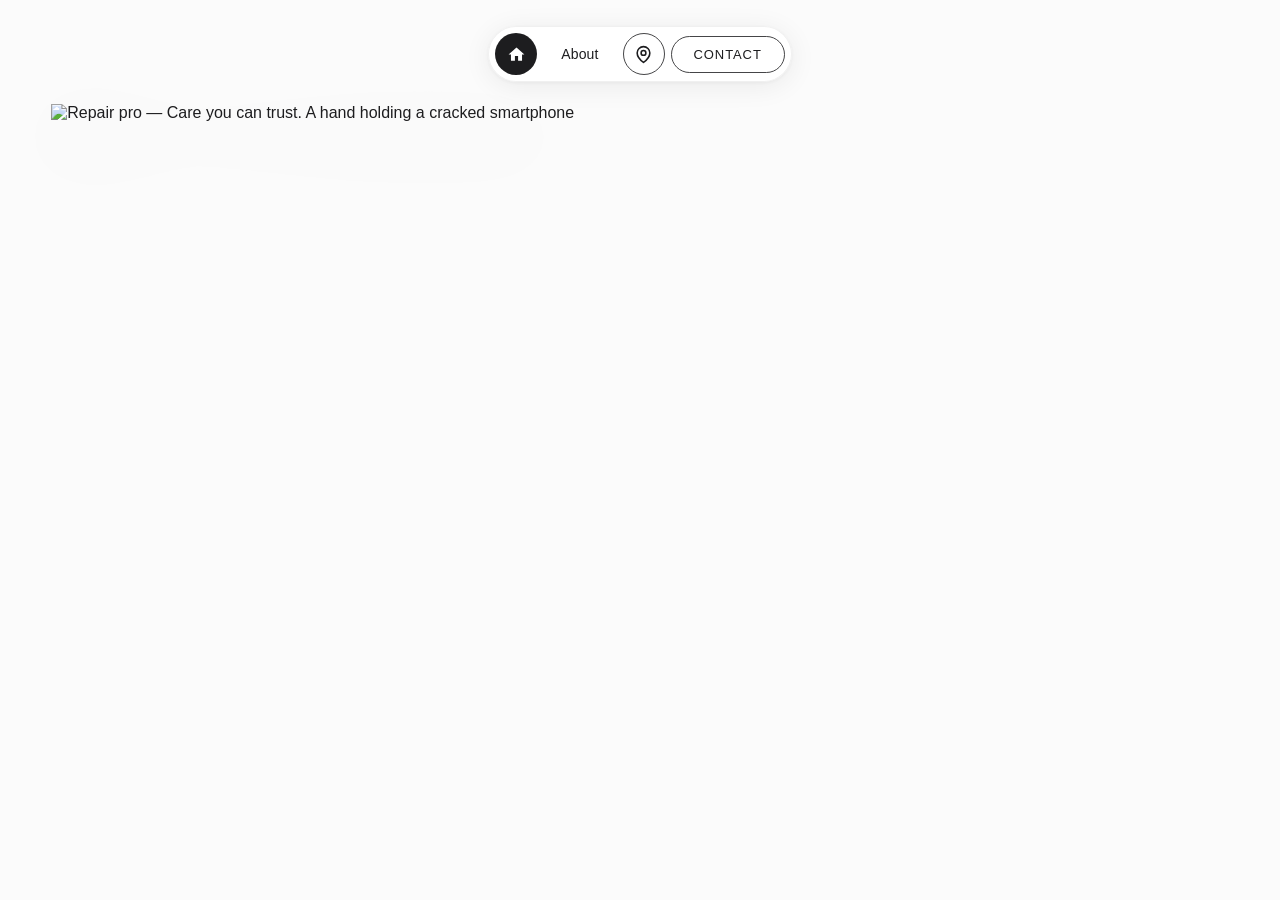
==== index.html @ b1a14434 "tweak: background #fbfbfb and outlined location icon Co-Authored-By: Claude Opus 4.8 <noreply@anthro" ====
<!DOCTYPE html>
<html lang="en">
<head>
    <meta charset="UTF-8">
    <meta name="viewport" content="width=device-width, initial-scale=1.0">
    <title>RepairPro — Care you can trust</title>
    <link rel="stylesheet" href="styles.css">
</head>
<body>
    <section class="hero">
        <nav class="navbar">
            <div class="nav-pill">
                <button class="nav-icon" aria-label="Home">
                    <svg xmlns="http://www.w3.org/2000/svg" viewBox="0 0 24 24" aria-hidden="true">
                        <path d="M10 20v-6h4v6h5v-8h3L12 3 2 12h3v8z"/>
                    </svg>
                </button>
                <button class="nav-text">About</button>
                <button class="nav-icon nav-icon--outline" aria-label="Location">
                    <svg xmlns="http://www.w3.org/2000/svg" viewBox="0 0 24 24" fill="none" stroke="#1d1d1f" stroke-width="2" stroke-linecap="round" stroke-linejoin="round" aria-hidden="true">
                        <path d="M20 10c0 6-8 12-8 12s-8-6-8-12a8 8 0 0 1 16 0z"/>
                        <circle cx="12" cy="10" r="3"/>
                    </svg>
                </button>
                <button class="nav-contact">CONTACT</button>
            </div>
        </nav>

        <div class="hero-image-wrap">
            <img
                src="https://res.cloudinary.com/dtb9zaauz/image/upload/v1780112924/Screenshot_2026-05-30_134327_l3w05l.png"
                alt="Repair pro — Care you can trust. A hand holding a cracked smartphone"
                class="hero-image"
            />
        </div>
    </section>
</body>
</html>
---- styles.css ----
*, *::before, *::after {
  box-sizing: border-box;
  margin: 0;
  padding: 0;
}

body {
  font-family: -apple-system, BlinkMacSystemFont, "SF Pro Display", "Helvetica Neue", Arial, sans-serif;
  -webkit-font-smoothing: antialiased;
  -moz-osx-font-smoothing: grayscale;
  background: #fbfbfb;
  color: #1d1d1f;
}

.hero {
  min-height: 100svh;
  display: flex;
  flex-direction: column;
  align-items: center;
  background: #fbfbfb;
  padding: 22px 16px 0;
  overflow: hidden;
}

/* ---------- Navigation pill ---------- */
.navbar {
  width: 100%;
  display: flex;
  justify-content: center;
  margin-bottom: 18px;
  position: relative;
  z-index: 10;
}

.nav-pill {
  display: inline-flex;
  align-items: center;
  gap: 6px;
  background: rgba(255, 255, 255, 0.9);
  backdrop-filter: blur(28px) saturate(180%);
  -webkit-backdrop-filter: blur(28px) saturate(180%);
  border-radius: 100px;
  padding: 6px;
  box-shadow:
    0 4px 28px rgba(0, 0, 0, 0.07),
    0 1px 4px rgba(0, 0, 0, 0.05),
    inset 0 1px 0 rgba(255, 255, 255, 0.95);
  border: 1px solid rgba(0, 0, 0, 0.06);
}

.nav-icon {
  width: 42px;
  height: 42px;
  border-radius: 50%;
  background: #1d1d1f;
  border: none;
  cursor: pointer;
  display: flex;
  align-items: center;
  justify-content: center;
  flex-shrink: 0;
  transition: opacity 0.18s ease, transform 0.14s ease;
}

.nav-icon:hover {
  opacity: 0.82;
}

.nav-icon:active {
  transform: scale(0.93);
  opacity: 0.7;
}

.nav-icon svg {
  width: 19px;
  height: 19px;
  fill: #ffffff;
}

/* Outlined variant — transparent circle with black stroked icon */
.nav-icon--outline {
  background: transparent;
  border: 1.5px solid rgba(29, 29, 31, 0.82);
}

.nav-icon--outline:hover {
  background: rgba(0, 0, 0, 0.05);
  opacity: 1;
}

.nav-icon--outline svg {
  fill: none;
}

.nav-text {
  padding: 10px 18px;
  border-radius: 100px;
  border: none;
  background: transparent;
  font-family: inherit;
  font-size: 14px;
  font-weight: 500;
  letter-spacing: 0.01em;
  color: #1d1d1f;
  cursor: pointer;
  transition: background 0.2s ease, color 0.2s ease;
}

.nav-text:hover {
  background: rgba(0, 0, 0, 0.05);
}

.nav-text:active {
  background: rgba(0, 0, 0, 0.09);
}

.nav-contact {
  padding: 10px 22px;
  border-radius: 100px;
  border: 1.5px solid rgba(29, 29, 31, 0.82);
  background: transparent;
  font-family: inherit;
  font-size: 13px;
  font-weight: 500;
  letter-spacing: 0.07em;
  color: #1d1d1f;
  cursor: pointer;
  transition: background 0.22s ease, color 0.22s ease, border-color 0.22s ease;
}

.nav-contact:hover {
  background: #1d1d1f;
  color: #ffffff;
  border-color: #1d1d1f;
}

.nav-contact:active {
  opacity: 0.82;
}

/* ---------- Hero image ---------- */
.hero-image-wrap {
  width: 100%;
  max-width: 1100px;
  margin: 0 auto;
  display: flex;
  justify-content: center;
}

.hero-image {
  width: 100%;
  height: auto;
  /* Cap by viewport height so the whole image fits lengthwise on the page */
  max-height: calc(100svh - 90px);
  object-fit: contain;
  display: block;
  filter: drop-shadow(0 24px 56px rgba(0, 0, 0, 0.12));
}

/* Almost full-width on desktop, but never taller than the viewport allows */
@media (min-width: 768px) {
  .hero {
    padding: 26px 24px 0;
  }
  .navbar {
    margin-bottom: 22px;
  }
  .hero-image-wrap {
    max-width: 92vw;
  }
}

/* Full-width edge-to-edge on mobile */
@media (max-width: 767px) {
  .hero {
    padding: 18px 0 0;
  }
  .navbar {
    padding: 0 16px;
  }
  .hero-image-wrap {
    max-width: 100%;
  }
  .hero-image {
    max-height: none;
  }
}
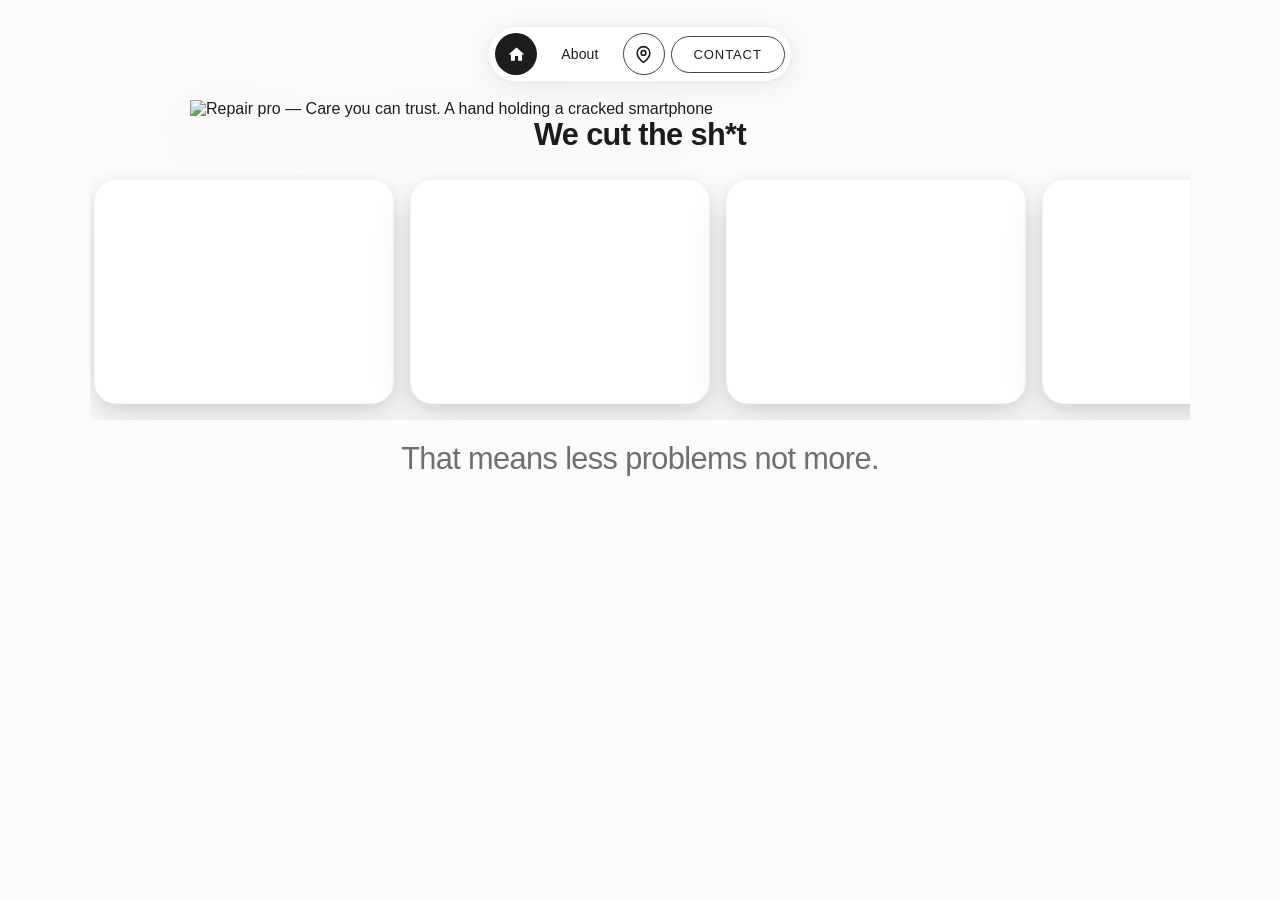
==== commit de0df742: "feat: new landscape hand image + "We cut the sh*t" pitch section - Swap in updated landscape hand im" ====
--- a/index.html
+++ b/index.html
@@ -28,11 +28,24 @@
 
         <div class="hero-image-wrap">
             <img
-                src="https://res.cloudinary.com/dtb9zaauz/image/upload/v1780112924/Screenshot_2026-05-30_134327_l3w05l.png"
+                src="https://res.cloudinary.com/dtb9zaauz/image/upload/v1780114919/nano_banana_removed_1_z7vqld.png"
                 alt="Repair pro — Care you can trust. A hand holding a cracked smartphone"
                 class="hero-image"
             />
         </div>
+
+        <div class="pitch">
+            <h2 class="pitch-line">We cut the sh*t</h2>
+
+            <div class="tiles" role="list">
+                <div class="tile" role="listitem"></div>
+                <div class="tile" role="listitem"></div>
+                <div class="tile" role="listitem"></div>
+                <div class="tile" role="listitem"></div>
+            </div>
+
+            <p class="pitch-line pitch-line--end">That means less problems not more.</p>
+        </div>
     </section>
 </body>
 </html>
--- a/styles.css
+++ b/styles.css
@@ -12,13 +12,14 @@
   color: #1d1d1f;
 }
 
+/* The hero is designed to fill exactly one screen, mobile-first. */
 .hero {
-  min-height: 100svh;
+  height: 100svh;
   display: flex;
   flex-direction: column;
   align-items: center;
   background: #fbfbfb;
-  padding: 22px 16px 0;
+  padding: 18px 16px max(14px, env(safe-area-inset-bottom));
   overflow: hidden;
 }
 
@@ -27,9 +28,10 @@
   width: 100%;
   display: flex;
   justify-content: center;
-  margin-bottom: 18px;
+  margin-bottom: 14px;
   position: relative;
   z-index: 10;
+  flex-shrink: 0;
 }
 
 .nav-pill {
@@ -141,47 +143,99 @@
 /* ---------- Hero image ---------- */
 .hero-image-wrap {
   width: 100%;
+  display: flex;
+  justify-content: center;
+  flex-shrink: 1;
+  min-height: 0;
+}
+
+.hero-image {
+  width: 100%;
+  max-width: 640px;
+  height: 100%;
+  object-fit: contain;
+  object-position: center;
+  display: block;
+  filter: drop-shadow(0 22px 48px rgba(0, 0, 0, 0.12));
+}
+
+/* ---------- Pitch section ---------- */
+.pitch {
+  width: 100%;
   max-width: 1100px;
   margin: 0 auto;
   display: flex;
-  justify-content: center;
-}
-
-.hero-image {
-  width: 100%;
-  height: auto;
-  /* Cap by viewport height so the whole image fits lengthwise on the page */
-  max-height: calc(100svh - 90px);
-  object-fit: contain;
-  display: block;
-  filter: drop-shadow(0 24px 56px rgba(0, 0, 0, 0.12));
-}
-
-/* Almost full-width on desktop, but never taller than the viewport allows */
+  flex-direction: column;
+  align-items: center;
+  flex-shrink: 0;
+  gap: clamp(12px, 2.4vh, 22px);
+}
+
+.pitch-line {
+  text-align: center;
+  font-size: clamp(20px, 5.4vw, 30px);
+  font-weight: 600;
+  letter-spacing: -0.02em;
+  line-height: 1.1;
+  color: #1d1d1f;
+}
+
+.pitch-line--end {
+  font-weight: 500;
+  color: #6e6e73;
+}
+
+/* ---------- Scroll-snap tiles ---------- */
+.tiles {
+  width: 100%;
+  display: flex;
+  gap: 16px;
+  padding: 6px 4px 16px;
+  overflow-x: auto;
+  overflow-y: hidden;
+  /* Mandatory snapping gives the "sticky" feel: release mid-scroll and it
+     settles forward or back onto the nearest tile. */
+  scroll-snap-type: x mandatory;
+  scroll-padding-left: 4px;
+  -webkit-overflow-scrolling: touch;
+  scrollbar-width: none;
+}
+
+.tiles::-webkit-scrollbar {
+  display: none;
+}
+
+.tile {
+  flex: 0 0 auto;
+  width: min(74vw, 280px);
+  aspect-ratio: 4 / 3;
+  max-height: 22svh;
+  border-radius: 22px;
+  background: #ffffff;
+  scroll-snap-align: center;
+  box-shadow:
+    0 18px 40px rgba(0, 0, 0, 0.12),
+    0 4px 12px rgba(0, 0, 0, 0.06),
+    inset 0 1px 0 rgba(255, 255, 255, 0.9);
+  border: 1px solid rgba(0, 0, 0, 0.04);
+}
+
+/* ---------- Desktop ---------- */
 @media (min-width: 768px) {
   .hero {
-    padding: 26px 24px 0;
+    padding: 26px 24px 22px;
   }
   .navbar {
-    margin-bottom: 22px;
-  }
-  .hero-image-wrap {
-    max-width: 92vw;
-  }
-}
-
-/* Full-width edge-to-edge on mobile */
-@media (max-width: 767px) {
-  .hero {
-    padding: 18px 0 0;
-  }
-  .navbar {
-    padding: 0 16px;
-  }
-  .hero-image-wrap {
-    max-width: 100%;
+    margin-bottom: 18px;
   }
   .hero-image {
-    max-height: none;
-  }
-}
+    max-width: 900px;
+  }
+  .pitch-line {
+    font-size: clamp(26px, 2.4vw, 38px);
+  }
+  .tile {
+    width: 300px;
+    max-height: 26svh;
+  }
+}
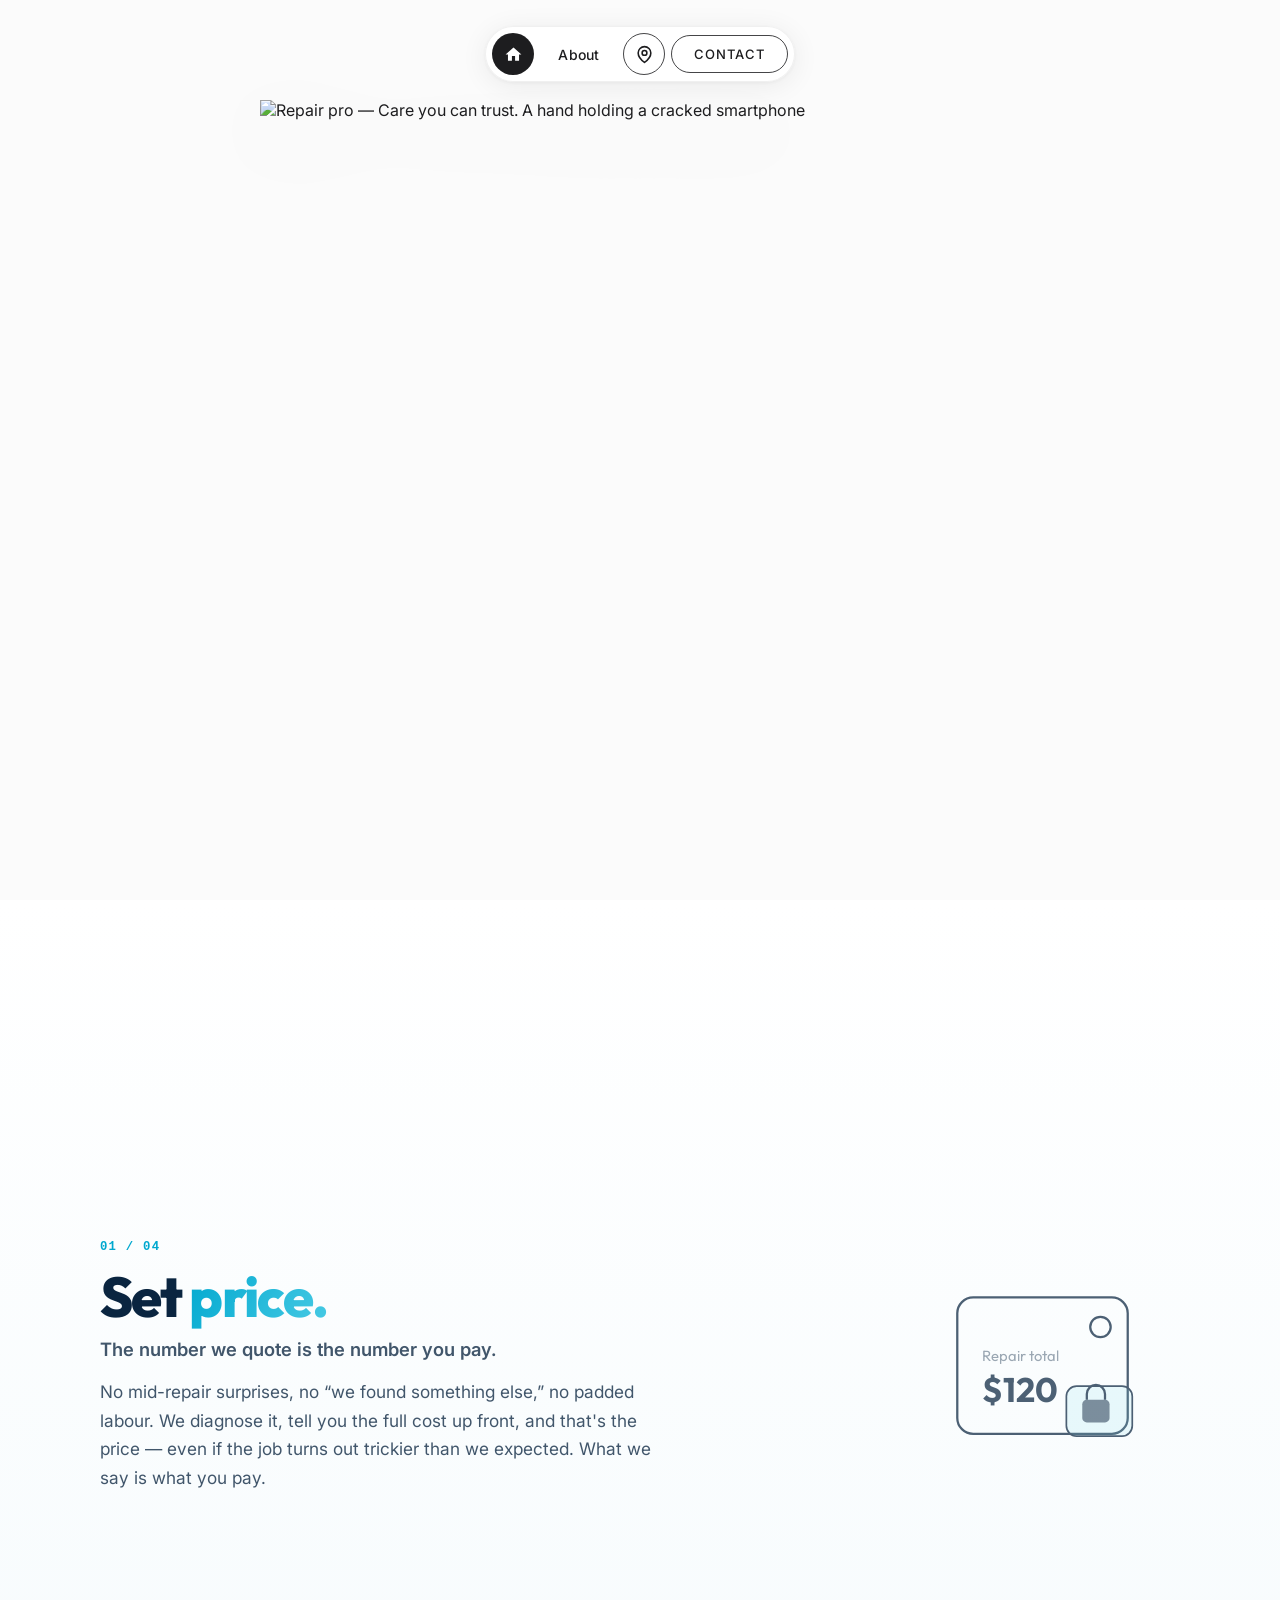
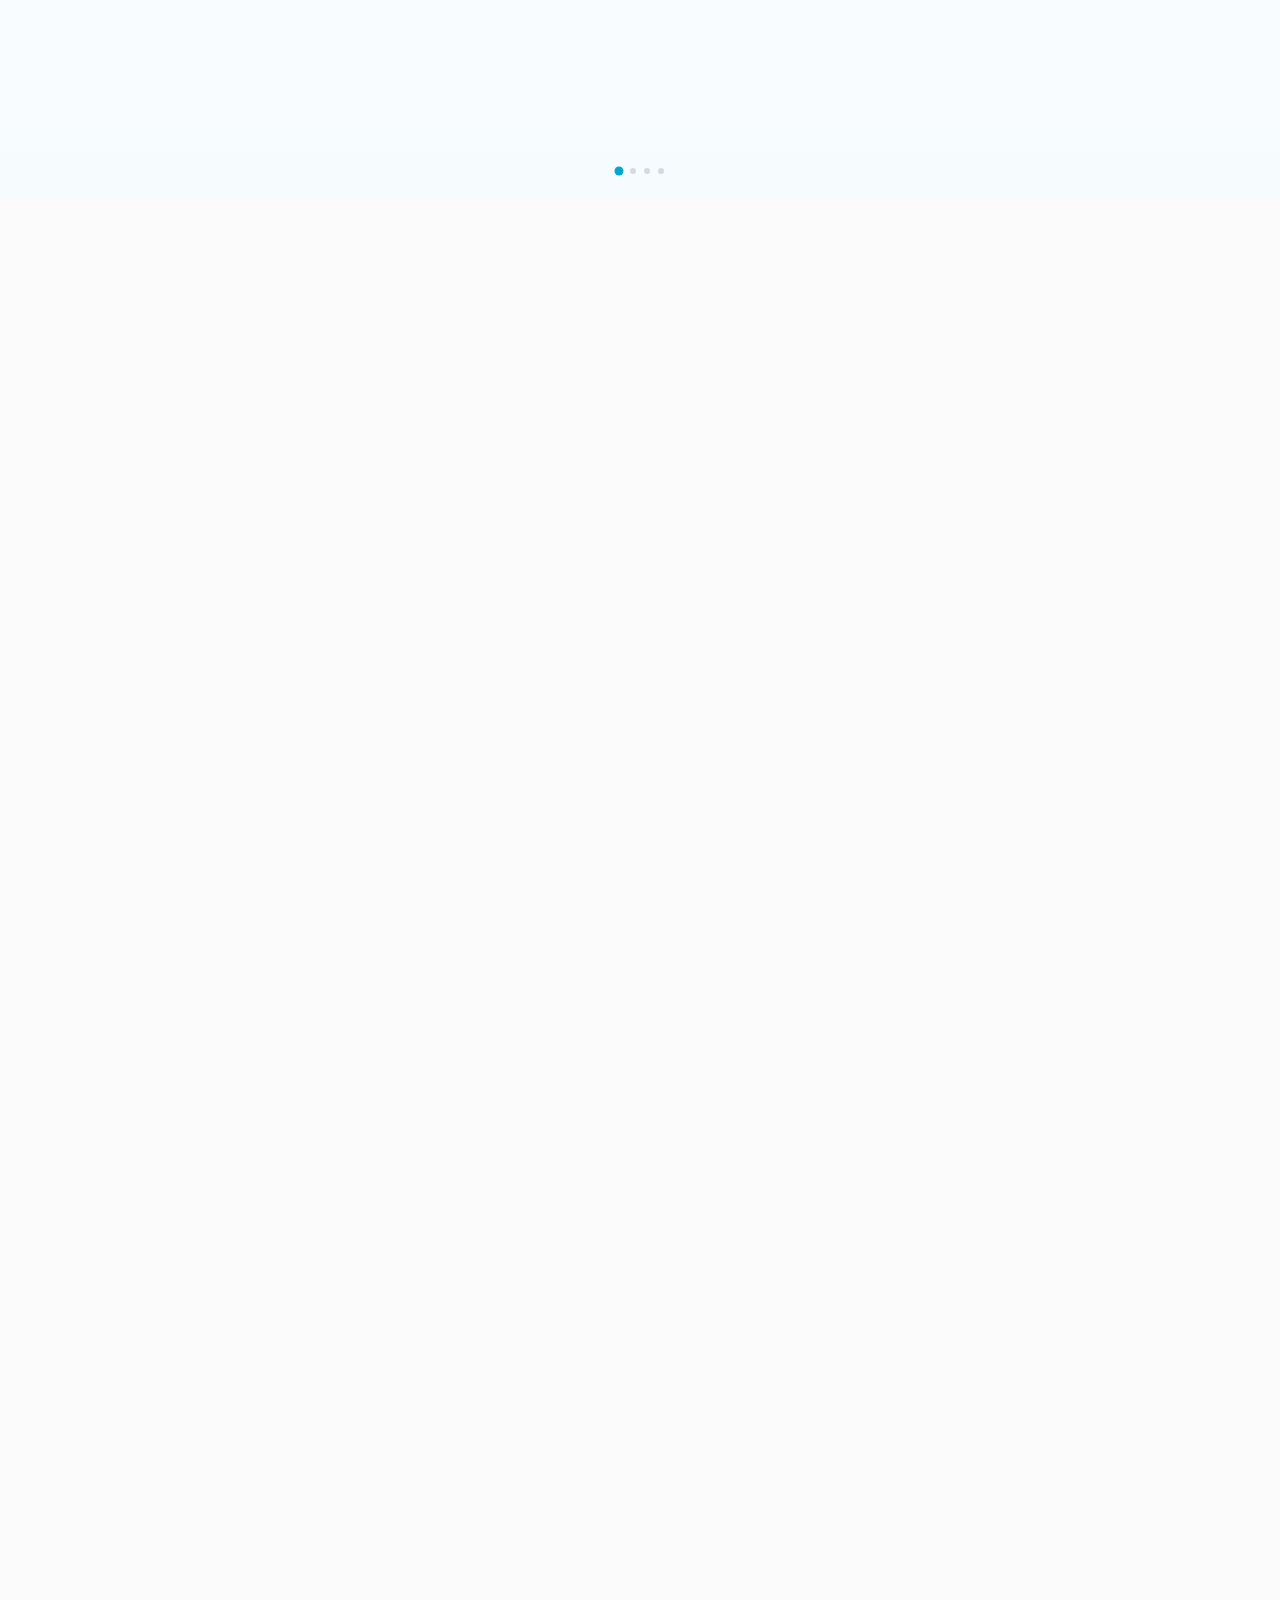
==== commit df9fbf7e: "feat: replace tiles with pinned horizontal scroll section Remove the side-scroll tiles entirely. Add" ====
--- a/index.html
+++ b/index.html
@@ -4,9 +4,13 @@
     <meta charset="UTF-8">
     <meta name="viewport" content="width=device-width, initial-scale=1.0">
     <title>RepairPro — Care you can trust</title>
+    <link rel="preconnect" href="https://fonts.googleapis.com">
+    <link rel="preconnect" href="https://fonts.gstatic.com" crossorigin>
+    <link rel="stylesheet" href="https://fonts.googleapis.com/css2?family=Outfit:wght@400;500;600;700;800&family=Inter:wght@400;500;600&display=swap">
     <link rel="stylesheet" href="styles.css">
 </head>
 <body>
+    <!-- ===================== HERO ===================== -->
     <section class="hero">
         <nav class="navbar">
             <div class="nav-pill">
@@ -33,19 +37,114 @@
                 class="hero-image"
             />
         </div>
+    </section>
 
-        <div class="pitch">
-            <h2 class="pitch-line">We cut the sh*t</h2>
+    <!-- ============= PINNED HORIZONTAL SCROLL ============= -->
+    <section class="scroller" id="why">
+        <div class="scroller-track">
+            <div class="scroller-pin">
+                <div class="scroller-rail">
 
-            <div class="tiles" role="list">
-                <div class="tile" role="listitem"></div>
-                <div class="tile" role="listitem"></div>
-                <div class="tile" role="listitem"></div>
-                <div class="tile" role="listitem"></div>
+                    <!-- 01 — Set price -->
+                    <article class="panel">
+                        <div class="panel-inner">
+                            <div class="panel-copy">
+                                <span class="panel-num">01&nbsp;/&nbsp;04</span>
+                                <h2 class="panel-h">Set <span class="accent">price.</span></h2>
+                                <p class="panel-sub">The number we quote is the number you pay.</p>
+                                <p class="panel-p">No mid-repair surprises, no “we found something else,” no padded labour. We diagnose it, tell you the full cost up front, and that's the price — even if the job turns out trickier than we expected. What we say is what you pay.</p>
+                            </div>
+                            <div class="panel-diagram" aria-hidden="true">
+                                <svg viewBox="0 0 220 200" fill="none" xmlns="http://www.w3.org/2000/svg">
+                                    <rect x="24" y="40" width="150" height="120" rx="14" stroke="currentColor" stroke-width="2"/>
+                                    <circle cx="150" cy="66" r="9" stroke="currentColor" stroke-width="2"/>
+                                    <text x="46" y="96" font-size="13" fill="currentColor" opacity="0.55" font-family="Outfit, sans-serif">Repair total</text>
+                                    <text x="46" y="132" font-size="30" fill="currentColor" font-weight="700" font-family="Outfit, sans-serif">$120</text>
+                                    <rect x="120" y="118" width="58" height="44" rx="9" fill="rgba(72,202,228,0.14)" stroke="currentColor" stroke-width="1.5"/>
+                                    <path d="M138 130v-5a8 8 0 0 1 16 0v5" stroke="currentColor" stroke-width="2"/>
+                                    <rect x="134" y="130" width="24" height="20" rx="4" fill="currentColor" opacity="0.7"/>
+                                </svg>
+                            </div>
+                        </div>
+                    </article>
+
+                    <!-- 02 — 12 month warranty -->
+                    <article class="panel">
+                        <div class="panel-inner">
+                            <div class="panel-copy">
+                                <span class="panel-num">02&nbsp;/&nbsp;04</span>
+                                <h2 class="panel-h">12&nbsp;month <span class="accent">warranty.</span></h2>
+                                <p class="panel-sub">If we touched it and it fails, we make it right.</p>
+                                <p class="panel-p">Every repair is backed for a full twelve months. If a part we fitted or a fix we made gives out and the fault is ours, you bring it straight back and we sort it — no charge, no hassle, no fine print. We stand behind our work long after you've left the counter.</p>
+                            </div>
+                            <div class="panel-diagram" aria-hidden="true">
+                                <svg viewBox="0 0 220 200" fill="none" xmlns="http://www.w3.org/2000/svg">
+                                    <path d="M100 28l64 22v44c0 40-28 62-64 76-36-14-64-36-64-76V50l64-22z" stroke="currentColor" stroke-width="2" fill="rgba(72,202,228,0.08)"/>
+                                    <path d="M74 100l18 18 36-40" stroke="currentColor" stroke-width="3" stroke-linecap="round" stroke-linejoin="round"/>
+                                    <text x="100" y="172" font-size="13" fill="currentColor" font-weight="600" text-anchor="middle" font-family="Outfit, sans-serif">12 months</text>
+                                </svg>
+                            </div>
+                        </div>
+                    </article>
+
+                    <!-- 03 — New parts only -->
+                    <article class="panel">
+                        <div class="panel-inner">
+                            <div class="panel-copy">
+                                <span class="panel-num">03&nbsp;/&nbsp;04</span>
+                                <h2 class="panel-h">New parts <span class="accent">only.</span></h2>
+                                <p class="panel-sub">Genuine-grade OEM components, never refurbished.</p>
+                                <p class="panel-p">We fit high-quality OEM parts — held to the same standard as the originals — so your device performs exactly like it should. Because we source smart, that quality reaches you at a noticeably lower price than the big chains charge. Great parts, fair cost, none of the refurbished guesswork.</p>
+                            </div>
+                            <div class="panel-diagram" aria-hidden="true">
+                                <svg viewBox="0 0 220 200" fill="none" xmlns="http://www.w3.org/2000/svg">
+                                    <rect x="40" y="58" width="120" height="100" rx="12" stroke="currentColor" stroke-width="2"/>
+                                    <path d="M40 84h120" stroke="currentColor" stroke-width="1.5" opacity="0.4"/>
+                                    <rect x="86" y="44" width="28" height="28" rx="6" fill="rgba(72,202,228,0.16)" stroke="currentColor" stroke-width="2"/>
+                                    <text x="100" y="128" font-size="16" fill="currentColor" font-weight="700" text-anchor="middle" font-family="Outfit, sans-serif">OEM</text>
+                                    <path d="M168 52l3.2 7 7 3.2-7 3.2-3.2 7-3.2-7-7-3.2 7-3.2z" fill="currentColor"/>
+                                </svg>
+                            </div>
+                        </div>
+                    </article>
+
+                    <!-- 04 — Physical location -->
+                    <article class="panel">
+                        <div class="panel-inner">
+                            <div class="panel-copy">
+                                <span class="panel-num">04&nbsp;/&nbsp;04</span>
+                                <h2 class="panel-h">Physical <span class="accent">location.</span></h2>
+                                <p class="panel-sub">Find us in the Chelsea shopping strip.</p>
+                                <p class="panel-p">We're not a faceless mail-in service. We're a real shop in the Chelsea shopping strip — walk in, hand it over the counter, and talk to the person who'll actually be doing the repair. Pop by any time during opening hours.</p>
+                                <button class="panel-btn" type="button">
+                                    <svg viewBox="0 0 24 24" fill="none" stroke="currentColor" stroke-width="2" stroke-linecap="round" stroke-linejoin="round" aria-hidden="true">
+                                        <path d="M3 11l19-9-9 19-2-8-8-2z"/>
+                                    </svg>
+                                    Get directions
+                                </button>
+                            </div>
+                            <div class="panel-diagram" aria-hidden="true">
+                                <svg viewBox="0 0 220 200" fill="none" xmlns="http://www.w3.org/2000/svg">
+                                    <rect x="24" y="40" width="172" height="120" rx="12" stroke="currentColor" stroke-width="1.5" opacity="0.35"/>
+                                    <path d="M24 110c40-8 70 14 100 4s50-26 72-18" stroke="currentColor" stroke-width="1.5" opacity="0.3" stroke-dasharray="5 6"/>
+                                    <path d="M120 58c-18 0-32 14-32 32 0 24 32 50 32 50s32-26 32-50c0-18-14-32-32-32z" fill="rgba(72,202,228,0.12)" stroke="currentColor" stroke-width="2"/>
+                                    <circle cx="120" cy="90" r="11" stroke="currentColor" stroke-width="2"/>
+                                </svg>
+                            </div>
+                        </div>
+                    </article>
+
+                </div>
+                <div class="scroller-dots" aria-hidden="true">
+                    <span class="scroller-dot active"></span>
+                    <span class="scroller-dot"></span>
+                    <span class="scroller-dot"></span>
+                    <span class="scroller-dot"></span>
+                </div>
             </div>
-
-            <p class="pitch-line pitch-line--end">That means less problems not more.</p>
         </div>
     </section>
+
+    <script src="script.js" defer></script>
 </body>
 </html>
--- a/styles.css
+++ b/styles.css
@@ -1,18 +1,33 @@
+:root {
+  /* Palette borrowed from completedigital.org */
+  --theme: #48cae4;
+  --theme-deep: #00a8cf;
+  --theme-soft: #ade8f4;
+  --navy: #0a2540;
+  --navy-soft: #41566b;
+  --ink-faint: #6b7f93;
+  --paper: #f6fbfd;
+}
+
 *, *::before, *::after {
   box-sizing: border-box;
   margin: 0;
   padding: 0;
 }
 
+html {
+  scroll-behavior: smooth;
+}
+
 body {
-  font-family: -apple-system, BlinkMacSystemFont, "SF Pro Display", "Helvetica Neue", Arial, sans-serif;
+  font-family: "Inter", -apple-system, BlinkMacSystemFont, "SF Pro Display", "Helvetica Neue", Arial, sans-serif;
   -webkit-font-smoothing: antialiased;
   -moz-osx-font-smoothing: grayscale;
   background: #fbfbfb;
   color: #1d1d1f;
 }
 
-/* The hero is designed to fill exactly one screen, mobile-first. */
+/* ===================== HERO ===================== */
 .hero {
   height: 100svh;
   display: flex;
@@ -23,7 +38,6 @@
   overflow: hidden;
 }
 
-/* ---------- Navigation pill ---------- */
 .navbar {
   width: 100%;
   display: flex;
@@ -64,14 +78,8 @@
   transition: opacity 0.18s ease, transform 0.14s ease;
 }
 
-.nav-icon:hover {
-  opacity: 0.82;
-}
-
-.nav-icon:active {
-  transform: scale(0.93);
-  opacity: 0.7;
-}
+.nav-icon:hover { opacity: 0.82; }
+.nav-icon:active { transform: scale(0.93); opacity: 0.7; }
 
 .nav-icon svg {
   width: 19px;
@@ -79,20 +87,12 @@
   fill: #ffffff;
 }
 
-/* Outlined variant — transparent circle with black stroked icon */
 .nav-icon--outline {
   background: transparent;
   border: 1.5px solid rgba(29, 29, 31, 0.82);
 }
-
-.nav-icon--outline:hover {
-  background: rgba(0, 0, 0, 0.05);
-  opacity: 1;
-}
-
-.nav-icon--outline svg {
-  fill: none;
-}
+.nav-icon--outline:hover { background: rgba(0, 0, 0, 0.05); opacity: 1; }
+.nav-icon--outline svg { fill: none; }
 
 .nav-text {
   padding: 10px 18px;
@@ -105,16 +105,10 @@
   letter-spacing: 0.01em;
   color: #1d1d1f;
   cursor: pointer;
-  transition: background 0.2s ease, color 0.2s ease;
-}
-
-.nav-text:hover {
-  background: rgba(0, 0, 0, 0.05);
-}
-
-.nav-text:active {
-  background: rgba(0, 0, 0, 0.09);
-}
+  transition: background 0.2s ease;
+}
+.nav-text:hover { background: rgba(0, 0, 0, 0.05); }
+.nav-text:active { background: rgba(0, 0, 0, 0.09); }
 
 .nav-contact {
   padding: 10px 22px;
@@ -129,29 +123,20 @@
   cursor: pointer;
   transition: background 0.22s ease, color 0.22s ease, border-color 0.22s ease;
 }
-
-.nav-contact:hover {
-  background: #1d1d1f;
-  color: #ffffff;
-  border-color: #1d1d1f;
-}
-
-.nav-contact:active {
-  opacity: 0.82;
-}
-
-/* ---------- Hero image ---------- */
+.nav-contact:hover { background: #1d1d1f; color: #ffffff; border-color: #1d1d1f; }
+.nav-contact:active { opacity: 0.82; }
+
 .hero-image-wrap {
   width: 100%;
   display: flex;
   justify-content: center;
-  flex-shrink: 1;
+  flex: 1;
   min-height: 0;
 }
 
 .hero-image {
   width: 100%;
-  max-width: 640px;
+  max-width: 760px;
   height: 100%;
   object-fit: contain;
   object-position: center;
@@ -159,83 +144,178 @@
   filter: drop-shadow(0 22px 48px rgba(0, 0, 0, 0.12));
 }
 
-/* ---------- Pitch section ---------- */
-.pitch {
+/* ============= PINNED HORIZONTAL SCROLL ============= */
+.scroller {
+  position: relative;
+}
+
+/* Tall spacer — its scroll length is converted into sideways travel by JS.
+   Height is set in script.js: 100vh + tileWidth * (panels - 1). */
+.scroller-track {
+  position: relative;
+}
+
+.scroller-pin {
+  position: sticky;
+  top: 0;
+  height: 100svh;
+  overflow: hidden;
+}
+
+.scroller-rail {
+  display: flex;
+  height: 100svh;
+  will-change: transform;
+}
+
+.panel {
+  flex: 0 0 100vw;
+  height: 100svh;
+  display: flex;
+  align-items: center;
+  justify-content: center;
+  padding: 96px clamp(24px, 8vw, 100px) 64px;
+  background: linear-gradient(180deg, #ffffff 0%, var(--paper) 100%);
+}
+
+.panel-inner {
+  max-width: 1100px;
   width: 100%;
-  max-width: 1100px;
-  margin: 0 auto;
-  display: flex;
-  flex-direction: column;
-  align-items: center;
-  flex-shrink: 0;
-  gap: clamp(12px, 2.4vh, 22px);
-}
-
-.pitch-line {
-  text-align: center;
-  font-size: clamp(20px, 5.4vw, 30px);
+  display: flex;
+  align-items: center;
+  gap: clamp(32px, 6vw, 80px);
+}
+
+.panel-copy { flex: 1; min-width: 0; }
+
+.panel-num {
+  display: block;
+  font-family: ui-monospace, "SF Mono", "Cascadia Code", Menlo, Consolas, monospace;
+  font-size: 0.77rem;
   font-weight: 600;
-  letter-spacing: -0.02em;
-  line-height: 1.1;
-  color: #1d1d1f;
-}
-
-.pitch-line--end {
-  font-weight: 500;
-  color: #6e6e73;
-}
-
-/* ---------- Scroll-snap tiles ---------- */
-.tiles {
-  width: 100%;
-  display: flex;
-  gap: 16px;
-  padding: 6px 4px 16px;
-  overflow-x: auto;
-  overflow-y: hidden;
-  /* Mandatory snapping gives the "sticky" feel: release mid-scroll and it
-     settles forward or back onto the nearest tile. */
-  scroll-snap-type: x mandatory;
-  scroll-padding-left: 4px;
-  -webkit-overflow-scrolling: touch;
-  scrollbar-width: none;
-}
-
-.tiles::-webkit-scrollbar {
-  display: none;
-}
-
-.tile {
-  flex: 0 0 auto;
-  width: min(74vw, 280px);
-  aspect-ratio: 4 / 3;
-  max-height: 22svh;
-  border-radius: 22px;
-  background: #ffffff;
-  scroll-snap-align: center;
-  box-shadow:
-    0 18px 40px rgba(0, 0, 0, 0.12),
-    0 4px 12px rgba(0, 0, 0, 0.06),
-    inset 0 1px 0 rgba(255, 255, 255, 0.9);
-  border: 1px solid rgba(0, 0, 0, 0.04);
-}
-
-/* ---------- Desktop ---------- */
+  letter-spacing: 0.1em;
+  color: var(--theme-deep);
+  margin-bottom: 14px;
+  text-transform: uppercase;
+}
+
+.panel-h {
+  font-family: "Outfit", sans-serif;
+  font-weight: 800;
+  font-size: clamp(2rem, 5.5vw, 3.5rem);
+  line-height: 1.04;
+  letter-spacing: -0.03em;
+  color: var(--navy);
+  margin-bottom: 12px;
+}
+
+.accent {
+  position: relative;
+  color: var(--theme-deep);
+  background: linear-gradient(120deg, var(--theme-deep), var(--theme));
+  -webkit-background-clip: text;
+  background-clip: text;
+  -webkit-text-fill-color: transparent;
+}
+
+.panel-sub {
+  font-size: clamp(1rem, 1.5vw, 1.15rem);
+  font-weight: 600;
+  color: var(--navy-soft);
+  margin-bottom: 18px;
+  max-width: 32em;
+}
+
+.panel-p {
+  font-size: clamp(1rem, 1.35vw, 1.08rem);
+  line-height: 1.65;
+  color: var(--navy-soft);
+  max-width: 32em;
+}
+
+.panel-btn {
+  margin-top: 26px;
+  display: inline-flex;
+  align-items: center;
+  gap: 9px;
+  padding: 13px 24px;
+  border-radius: 100px;
+  border: none;
+  background: var(--navy);
+  color: #ffffff;
+  font-family: "Outfit", sans-serif;
+  font-size: 0.95rem;
+  font-weight: 600;
+  cursor: pointer;
+  box-shadow: 0 14px 30px -12px rgba(10, 37, 64, 0.5);
+  transition: transform 0.2s ease, background 0.2s ease, box-shadow 0.2s ease;
+}
+.panel-btn svg { width: 17px; height: 17px; }
+.panel-btn:hover {
+  transform: translateY(-2px);
+  background: var(--theme-deep);
+  box-shadow: 0 18px 34px -12px rgba(0, 168, 207, 0.6);
+}
+.panel-btn:active { transform: translateY(0); }
+
+.panel-diagram {
+  flex: 0 0 clamp(150px, 28%, 250px);
+  color: var(--navy);
+  opacity: 0.72;
+}
+.panel-diagram svg { width: 100%; height: auto; display: block; }
+
+.scroller-dots {
+  position: absolute;
+  bottom: 26px;
+  left: 50%;
+  transform: translateX(-50%);
+  display: flex;
+  gap: 8px;
+  z-index: 10;
+  pointer-events: none;
+}
+.scroller-dot {
+  width: 6px;
+  height: 6px;
+  border-radius: 50%;
+  background: rgba(10, 37, 64, 0.15);
+  transition: background 0.3s, transform 0.3s;
+}
+.scroller-dot.active {
+  background: var(--theme-deep);
+  transform: scale(1.5);
+}
+
+/* ===================== RESPONSIVE ===================== */
 @media (min-width: 768px) {
-  .hero {
-    padding: 26px 24px 22px;
+  .hero { padding: 26px 24px 22px; }
+  .navbar { margin-bottom: 18px; }
+}
+
+@media (max-width: 900px) {
+  /* Keep the pinned sideways scroll on mobile; stack copy above the diagram. */
+  .panel { padding: 84px 24px 56px; }
+  .panel-inner {
+    flex-direction: column;
+    align-items: flex-start;
+    justify-content: center;
+    gap: 18px;
+    max-width: 100%;
   }
-  .navbar {
-    margin-bottom: 18px;
+  .panel-diagram {
+    flex: 0 0 auto;
+    width: min(150px, 40vw);
+    align-self: center;
   }
-  .hero-image {
-    max-width: 900px;
-  }
-  .pitch-line {
-    font-size: clamp(26px, 2.4vw, 38px);
-  }
-  .tile {
-    width: 300px;
-    max-height: 26svh;
-  }
-}
+}
+
+@media (max-width: 560px) {
+  .panel-h { font-size: clamp(1.7rem, 8vw, 2.3rem); }
+  .panel-p { font-size: 0.98rem; line-height: 1.58; }
+  .panel-diagram { width: min(132px, 36vw); }
+}
+
+@media (prefers-reduced-motion: reduce) {
+  html { scroll-behavior: auto; }
+}
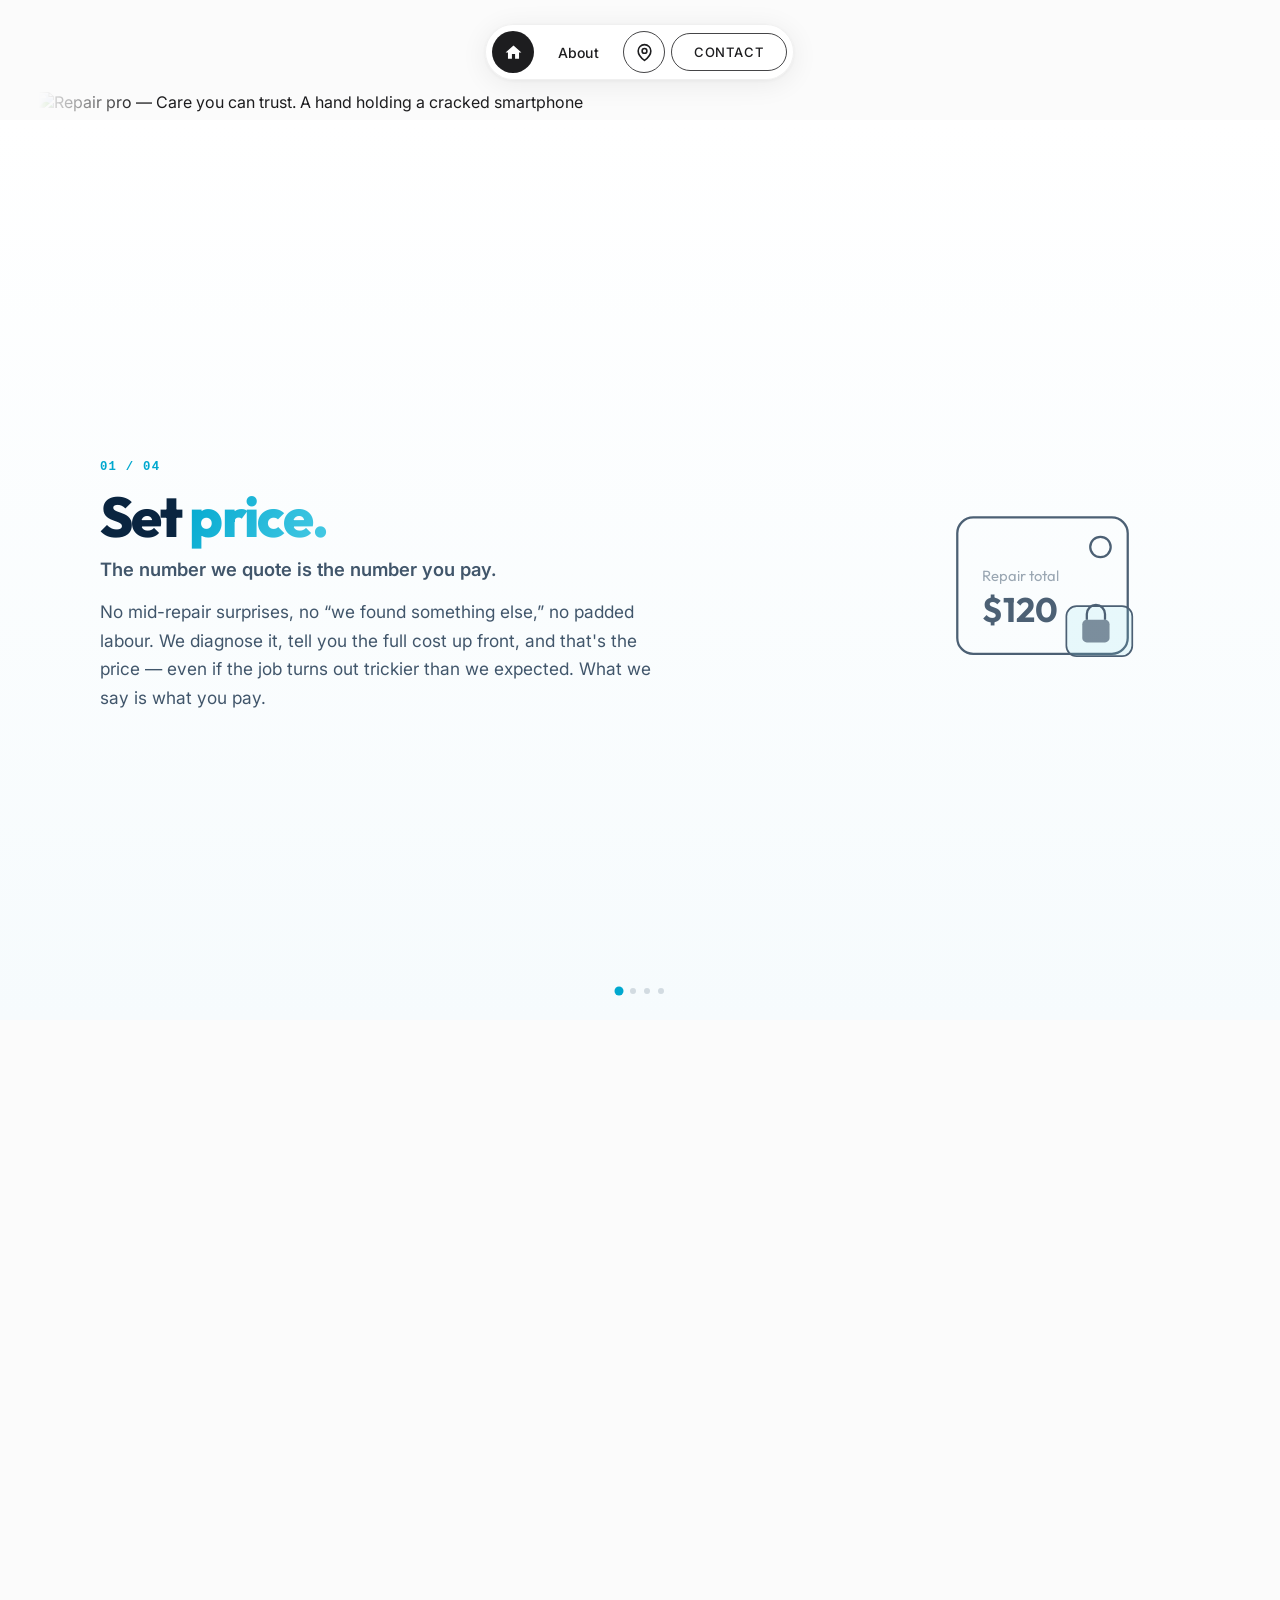
==== commit 5b6180c4: "fix: blend hero image, close white gaps, fix warranty badge - Image: the backdrop was a solid #e7e7e" ====
--- a/index.html
+++ b/index.html
@@ -32,7 +32,7 @@
 
         <div class="hero-image-wrap">
             <img
-                src="https://res.cloudinary.com/dtb9zaauz/image/upload/v1780114919/nano_banana_removed_1_z7vqld.png"
+                src="https://res.cloudinary.com/dtb9zaauz/image/upload/e_make_transparent:25/v1780114919/nano_banana_removed_1_z7vqld.png"
                 alt="Repair pro — Care you can trust. A hand holding a cracked smartphone"
                 class="hero-image"
             />
@@ -78,10 +78,11 @@
                                 <p class="panel-p">Every repair is backed for a full twelve months. If a part we fitted or a fix we made gives out and the fault is ours, you bring it straight back and we sort it — no charge, no hassle, no fine print. We stand behind our work long after you've left the counter.</p>
                             </div>
                             <div class="panel-diagram" aria-hidden="true">
-                                <svg viewBox="0 0 220 200" fill="none" xmlns="http://www.w3.org/2000/svg">
-                                    <path d="M100 28l64 22v44c0 40-28 62-64 76-36-14-64-36-64-76V50l64-22z" stroke="currentColor" stroke-width="2" fill="rgba(72,202,228,0.08)"/>
-                                    <path d="M74 100l18 18 36-40" stroke="currentColor" stroke-width="3" stroke-linecap="round" stroke-linejoin="round"/>
-                                    <text x="100" y="172" font-size="13" fill="currentColor" font-weight="600" text-anchor="middle" font-family="Outfit, sans-serif">12 months</text>
+                                <svg viewBox="0 0 220 210" fill="none" xmlns="http://www.w3.org/2000/svg">
+                                    <path d="M110 18l58 20v40c0 36-26 56-58 70-32-14-58-34-58-70V38l58-20z" stroke="currentColor" stroke-width="2" fill="rgba(72,202,228,0.08)"/>
+                                    <path d="M86 80l16 16 34-38" stroke="currentColor" stroke-width="3.5" stroke-linecap="round" stroke-linejoin="round"/>
+                                    <rect x="56" y="166" width="108" height="34" rx="17" fill="rgba(72,202,228,0.12)" stroke="currentColor" stroke-width="1.5"/>
+                                    <text x="110" y="189" font-size="18" fill="currentColor" font-weight="700" text-anchor="middle" letter-spacing="0.04em" font-family="Outfit, sans-serif">12 MONTHS</text>
                                 </svg>
                             </div>
                         </div>
--- a/styles.css
+++ b/styles.css
@@ -28,21 +28,22 @@
 }
 
 /* ===================== HERO ===================== */
+/* Sizes to its content (no forced 100svh) so there is no letterbox gap
+   above or below the image. The image is capped by the available height
+   so it stays "as big as fits lengthwise" without overflowing the fold. */
 .hero {
-  height: 100svh;
   display: flex;
   flex-direction: column;
   align-items: center;
   background: #fbfbfb;
-  padding: 18px 16px max(14px, env(safe-area-inset-bottom));
-  overflow: hidden;
+  padding: 18px 16px 6px;
 }
 
 .navbar {
   width: 100%;
   display: flex;
   justify-content: center;
-  margin-bottom: 14px;
+  margin-bottom: 10px;
   position: relative;
   z-index: 10;
   flex-shrink: 0;
@@ -130,18 +131,23 @@
   width: 100%;
   display: flex;
   justify-content: center;
-  flex: 1;
-  min-height: 0;
+  /* Width is capped two ways: never wider than 94vw, and never so wide
+     that its height (width / aspect-ratio) exceeds the space left under
+     the nav. 1.5268 = 1168/765, the image's aspect ratio. */
+  max-width: min(94vw, calc((100svh - 108px) * 1.5268));
+  margin: 0 auto;
 }
 
 .hero-image {
   width: 100%;
-  max-width: 760px;
-  height: 100%;
-  object-fit: contain;
-  object-position: center;
+  height: auto;
   display: block;
-  filter: drop-shadow(0 22px 48px rgba(0, 0, 0, 0.12));
+  /* The grey backdrop is knocked out at source via Cloudinary's
+     e_make_transparent, so the image already sits on true transparency.
+     The only hard edge left is the wrist where it's clipped by the left
+     frame, so we feather just that edge to fade it into the page. */
+  -webkit-mask-image: linear-gradient(to right, transparent 0, #000 8%, #000 100%);
+  mask-image: linear-gradient(to right, transparent 0, #000 8%, #000 100%);
 }
 
 /* ============= PINNED HORIZONTAL SCROLL ============= */
@@ -289,17 +295,30 @@
 
 /* ===================== RESPONSIVE ===================== */
 @media (min-width: 768px) {
-  .hero { padding: 26px 24px 22px; }
-  .navbar { margin-bottom: 18px; }
+  .hero { padding: 24px 24px 8px; }
+  .navbar { margin-bottom: 12px; }
+}
+
+/* Full-bleed image on mobile (soft feathered edges keep it from touching). */
+@media (max-width: 767px) {
+  .hero { padding: 16px 0 4px; }
+  .navbar { padding: 0 16px; }
+  .hero-image-wrap { max-width: 100%; }
 }
 
 @media (max-width: 900px) {
-  /* Keep the pinned sideways scroll on mobile; stack copy above the diagram. */
-  .panel { padding: 84px 24px 56px; }
+  /* Keep the pinned sideways scroll on mobile; stack copy above the diagram.
+     Top-align the content (rather than centering it in the tall panel) so the
+     first panel flows right under the short hero instead of leaving a big
+     empty band above "Set price". */
+  .panel {
+    align-items: flex-start;
+    padding: 72px 24px 56px;
+  }
   .panel-inner {
     flex-direction: column;
     align-items: flex-start;
-    justify-content: center;
+    justify-content: flex-start;
     gap: 18px;
     max-width: 100%;
   }
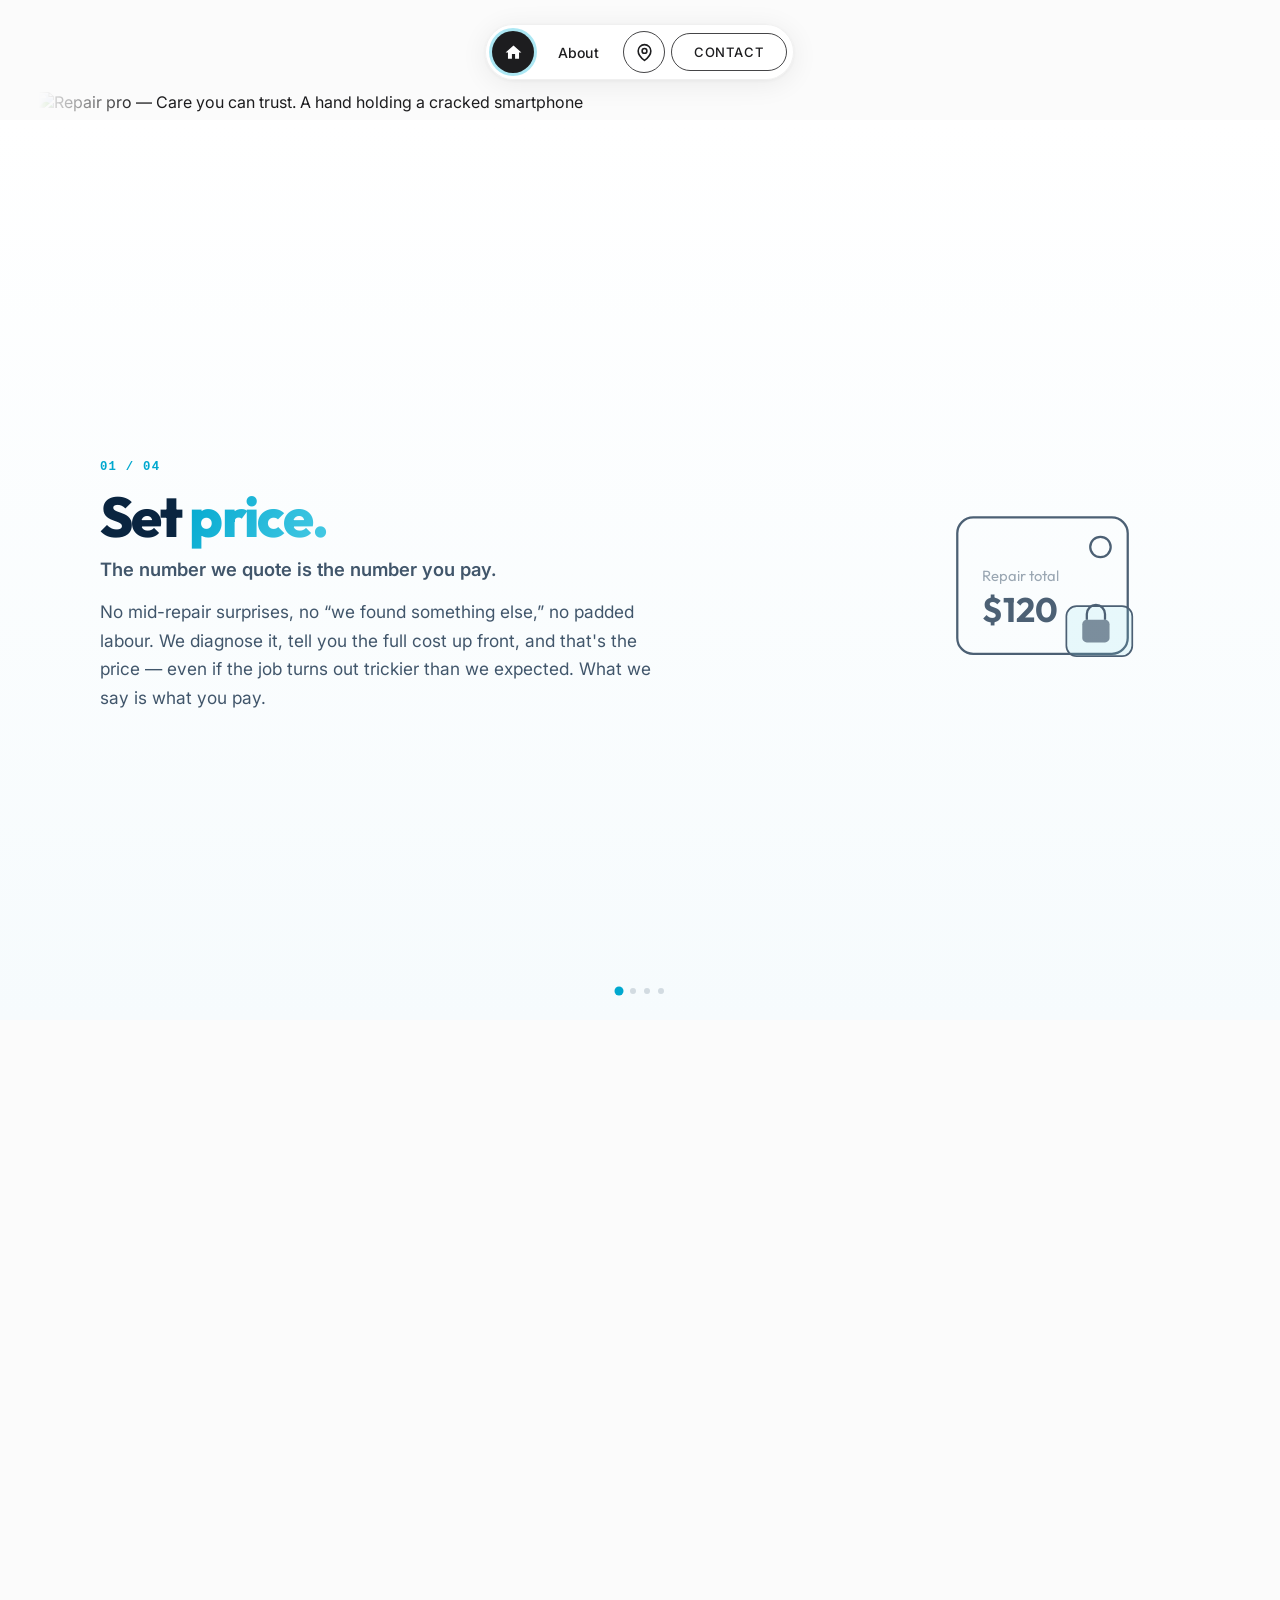
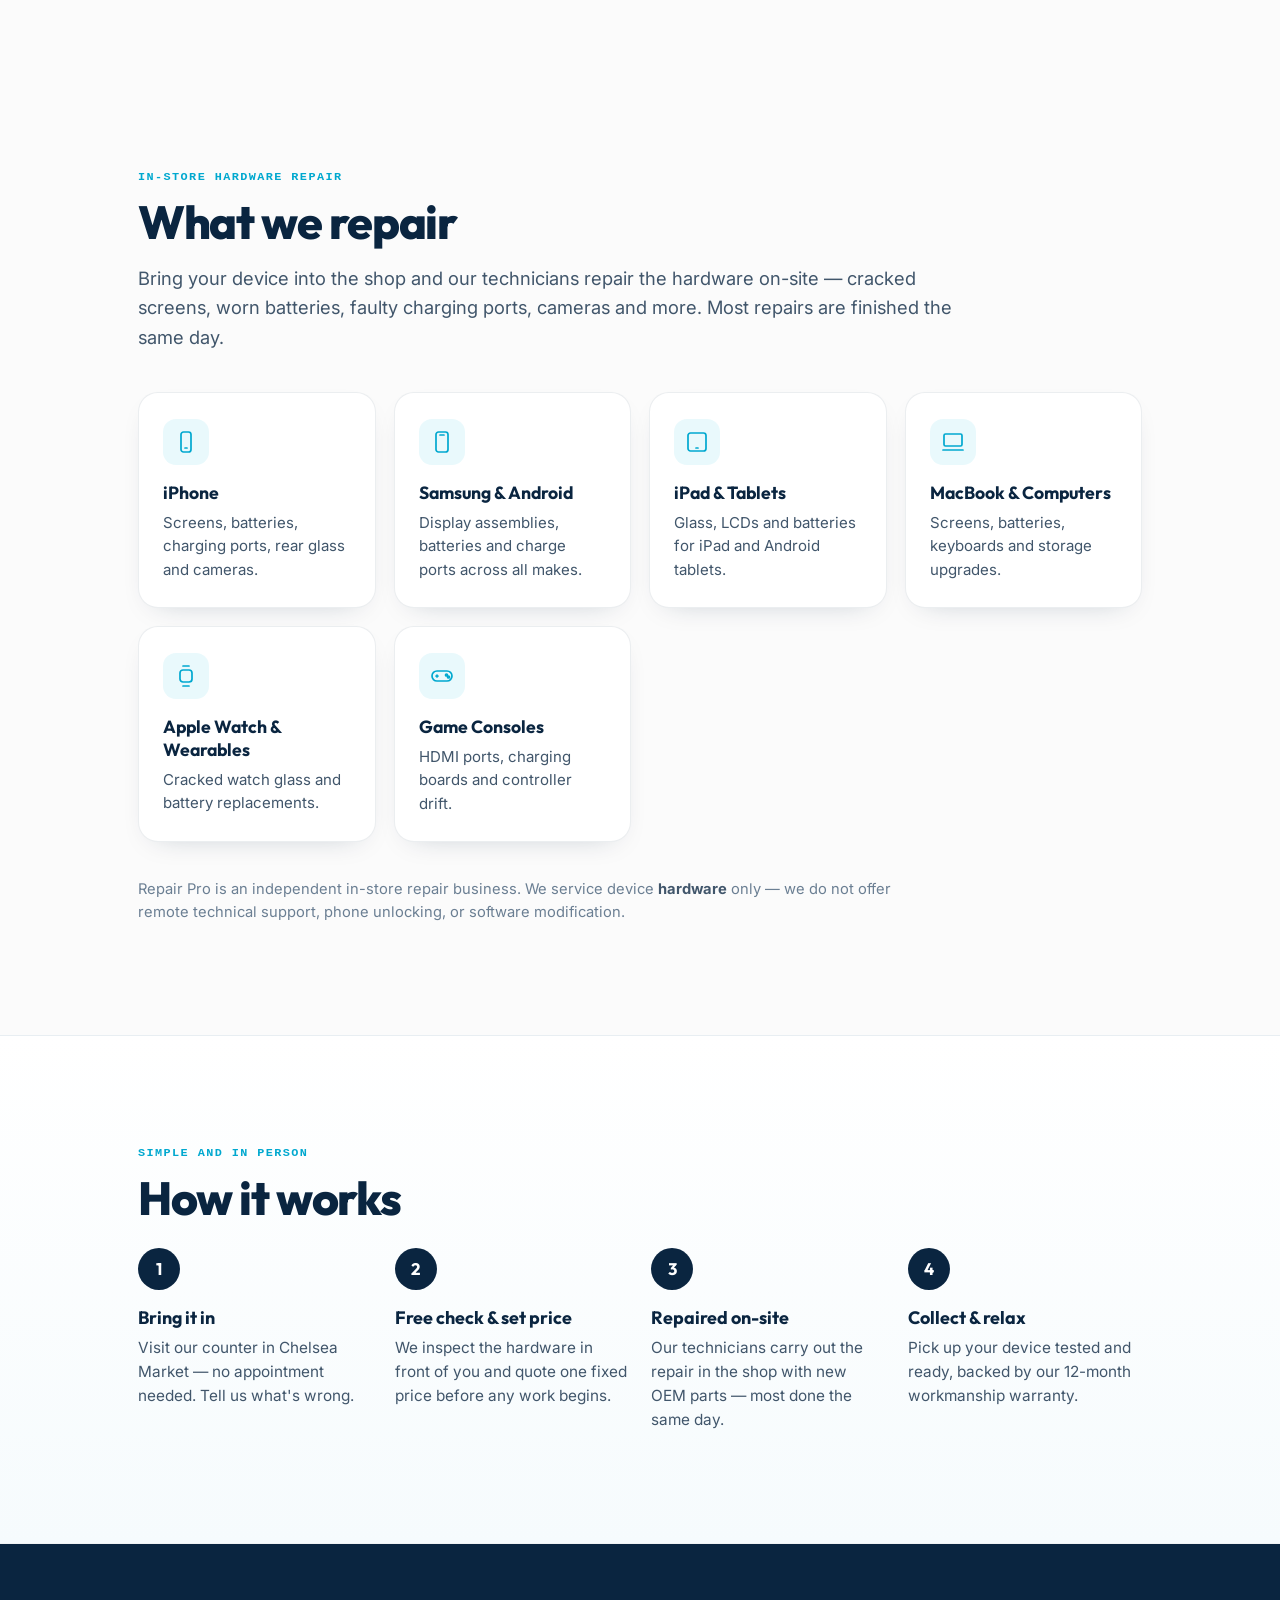
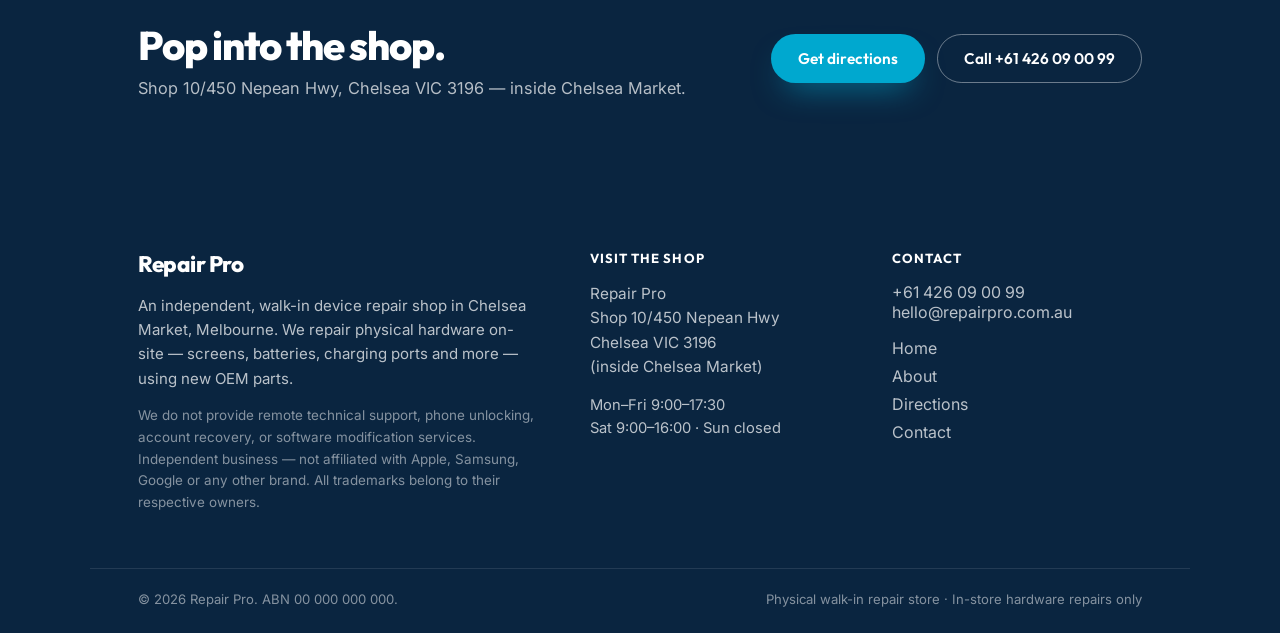
==== commit 39a420a3: "feat: build out full site (home, about, directions, contact) Multi-page site engineered to pass Goog" ====
--- a/index.html
+++ b/index.html
@@ -3,7 +3,8 @@
 <head>
     <meta charset="UTF-8">
     <meta name="viewport" content="width=device-width, initial-scale=1.0">
-    <title>RepairPro — Care you can trust</title>
+    <title>Repair Pro — In-store device repair in Chelsea</title>
+    <meta name="description" content="Repair Pro is an independent, walk-in device repair shop in Chelsea Market, Melbourne. We repair phone, tablet, computer and console hardware in-store — screens, batteries, charging ports — with new OEM parts and a 12-month warranty.">
     <link rel="preconnect" href="https://fonts.googleapis.com">
     <link rel="preconnect" href="https://fonts.gstatic.com" crossorigin>
     <link rel="stylesheet" href="https://fonts.googleapis.com/css2?family=Outfit:wght@400;500;600;700;800&family=Inter:wght@400;500;600&display=swap">
@@ -14,19 +15,19 @@
     <section class="hero">
         <nav class="navbar">
             <div class="nav-pill">
-                <button class="nav-icon" aria-label="Home">
+                <a class="nav-icon" href="index.html" aria-label="Home" aria-current="page">
                     <svg xmlns="http://www.w3.org/2000/svg" viewBox="0 0 24 24" aria-hidden="true">
                         <path d="M10 20v-6h4v6h5v-8h3L12 3 2 12h3v8z"/>
                     </svg>
-                </button>
-                <button class="nav-text">About</button>
-                <button class="nav-icon nav-icon--outline" aria-label="Location">
+                </a>
+                <a class="nav-text" href="about.html">About</a>
+                <a class="nav-icon nav-icon--outline" href="directions.html" aria-label="Directions">
                     <svg xmlns="http://www.w3.org/2000/svg" viewBox="0 0 24 24" fill="none" stroke="#1d1d1f" stroke-width="2" stroke-linecap="round" stroke-linejoin="round" aria-hidden="true">
                         <path d="M20 10c0 6-8 12-8 12s-8-6-8-12a8 8 0 0 1 16 0z"/>
                         <circle cx="12" cy="10" r="3"/>
                     </svg>
-                </button>
-                <button class="nav-contact">CONTACT</button>
+                </a>
+                <a class="nav-contact" href="contact.html">CONTACT</a>
             </div>
         </nav>
 
@@ -95,7 +96,7 @@
                                 <span class="panel-num">03&nbsp;/&nbsp;04</span>
                                 <h2 class="panel-h">New parts <span class="accent">only.</span></h2>
                                 <p class="panel-sub">Genuine-grade OEM components, never refurbished.</p>
-                                <p class="panel-p">We fit high-quality OEM parts — held to the same standard as the originals — so your device performs exactly like it should. Because we source smart, that quality reaches you at a noticeably lower price than the big chains charge. Great parts, fair cost, none of the refurbished guesswork.</p>
+                                <p class="panel-p">We fit high-quality OEM parts — held to the same standard as the originals — so your device performs exactly like it should. Because we source smart, that quality reaches you at a fair price without cutting corners. Great parts, honest cost, none of the refurbished guesswork.</p>
                             </div>
                             <div class="panel-diagram" aria-hidden="true">
                                 <svg viewBox="0 0 220 200" fill="none" xmlns="http://www.w3.org/2000/svg">
@@ -115,14 +116,14 @@
                             <div class="panel-copy">
                                 <span class="panel-num">04&nbsp;/&nbsp;04</span>
                                 <h2 class="panel-h">Physical <span class="accent">location.</span></h2>
-                                <p class="panel-sub">Find us in the Chelsea shopping strip.</p>
-                                <p class="panel-p">We're not a faceless mail-in service. We're a real shop in the Chelsea shopping strip — walk in, hand it over the counter, and talk to the person who'll actually be doing the repair. Pop by any time during opening hours.</p>
-                                <button class="panel-btn" type="button">
+                                <p class="panel-sub">Find us in Chelsea Market.</p>
+                                <p class="panel-p">We're not a faceless mail-in service. We're a real shop in Chelsea Market — walk in, hand it over the counter, and talk to the person who'll actually be doing the repair. Pop by any time during opening hours.</p>
+                                <a class="panel-btn" href="directions.html">
                                     <svg viewBox="0 0 24 24" fill="none" stroke="currentColor" stroke-width="2" stroke-linecap="round" stroke-linejoin="round" aria-hidden="true">
                                         <path d="M3 11l19-9-9 19-2-8-8-2z"/>
                                     </svg>
                                     Get directions
-                                </button>
+                                </a>
                             </div>
                             <div class="panel-diagram" aria-hidden="true">
                                 <svg viewBox="0 0 220 200" fill="none" xmlns="http://www.w3.org/2000/svg">
@@ -146,6 +147,148 @@
         </div>
     </section>
 
+    <!-- ===================== WHAT WE REPAIR ===================== -->
+    <section class="section" id="repairs">
+        <div class="wrap">
+            <span class="eyebrow">In-store hardware repair</span>
+            <h2 class="section-h">What we repair</h2>
+            <p class="section-lead">Bring your device into the shop and our technicians repair the hardware on-site — cracked screens, worn batteries, faulty charging ports, cameras and more. Most repairs are finished the same day.</p>
+
+            <div class="device-grid">
+                <div class="device-card">
+                    <div class="device-icon" aria-hidden="true">
+                        <svg viewBox="0 0 24 24" fill="none" stroke="currentColor" stroke-width="1.7" stroke-linecap="round" stroke-linejoin="round"><rect x="7" y="2" width="10" height="20" rx="2.5"/><line x1="11" y1="18" x2="13" y2="18"/></svg>
+                    </div>
+                    <h3>iPhone</h3>
+                    <p>Screens, batteries, charging ports, rear glass and cameras.</p>
+                </div>
+                <div class="device-card">
+                    <div class="device-icon" aria-hidden="true">
+                        <svg viewBox="0 0 24 24" fill="none" stroke="currentColor" stroke-width="1.7" stroke-linecap="round" stroke-linejoin="round"><rect x="6" y="2" width="12" height="20" rx="2.5"/><line x1="10" y1="5" x2="14" y2="5"/></svg>
+                    </div>
+                    <h3>Samsung &amp; Android</h3>
+                    <p>Display assemblies, batteries and charge ports across all makes.</p>
+                </div>
+                <div class="device-card">
+                    <div class="device-icon" aria-hidden="true">
+                        <svg viewBox="0 0 24 24" fill="none" stroke="currentColor" stroke-width="1.7" stroke-linecap="round" stroke-linejoin="round"><rect x="3" y="3" width="18" height="18" rx="2.5"/><line x1="11" y1="18" x2="13" y2="18"/></svg>
+                    </div>
+                    <h3>iPad &amp; Tablets</h3>
+                    <p>Glass, LCDs and batteries for iPad and Android tablets.</p>
+                </div>
+                <div class="device-card">
+                    <div class="device-icon" aria-hidden="true">
+                        <svg viewBox="0 0 24 24" fill="none" stroke="currentColor" stroke-width="1.7" stroke-linecap="round" stroke-linejoin="round"><rect x="3" y="4" width="18" height="12" rx="1.5"/><line x1="2" y1="20" x2="22" y2="20"/></svg>
+                    </div>
+                    <h3>MacBook &amp; Computers</h3>
+                    <p>Screens, batteries, keyboards and storage upgrades.</p>
+                </div>
+                <div class="device-card">
+                    <div class="device-icon" aria-hidden="true">
+                        <svg viewBox="0 0 24 24" fill="none" stroke="currentColor" stroke-width="1.7" stroke-linecap="round" stroke-linejoin="round"><rect x="6" y="6" width="12" height="12" rx="3"/><path d="M9 2h6M9 22h6"/></svg>
+                    </div>
+                    <h3>Apple Watch &amp; Wearables</h3>
+                    <p>Cracked watch glass and battery replacements.</p>
+                </div>
+                <div class="device-card">
+                    <div class="device-icon" aria-hidden="true">
+                        <svg viewBox="0 0 24 24" fill="none" stroke="currentColor" stroke-width="1.7" stroke-linecap="round" stroke-linejoin="round"><rect x="2" y="7" width="20" height="10" rx="5"/><line x1="7" y1="11" x2="7" y2="13"/><line x1="6" y1="12" x2="8" y2="12"/><circle cx="16.5" cy="11" r="1"/><circle cx="18.5" cy="13" r="1"/></svg>
+                    </div>
+                    <h3>Game Consoles</h3>
+                    <p>HDMI ports, charging boards and controller drift.</p>
+                </div>
+            </div>
+
+            <p class="section-note">Repair Pro is an independent in-store repair business. We service device <strong>hardware</strong> only — we do not offer remote technical support, phone unlocking, or software modification.</p>
+        </div>
+    </section>
+
+    <!-- ===================== HOW IT WORKS ===================== -->
+    <section class="section section--paper" id="how">
+        <div class="wrap">
+            <span class="eyebrow">Simple and in person</span>
+            <h2 class="section-h">How it works</h2>
+
+            <ol class="steps">
+                <li class="step">
+                    <span class="step-num">1</span>
+                    <h3>Bring it in</h3>
+                    <p>Visit our counter in Chelsea Market — no appointment needed. Tell us what's wrong.</p>
+                </li>
+                <li class="step">
+                    <span class="step-num">2</span>
+                    <h3>Free check &amp; set price</h3>
+                    <p>We inspect the hardware in front of you and quote one fixed price before any work begins.</p>
+                </li>
+                <li class="step">
+                    <span class="step-num">3</span>
+                    <h3>Repaired on-site</h3>
+                    <p>Our technicians carry out the repair in the shop with new OEM parts — most done the same day.</p>
+                </li>
+                <li class="step">
+                    <span class="step-num">4</span>
+                    <h3>Collect &amp; relax</h3>
+                    <p>Pick up your device tested and ready, backed by our 12-month workmanship warranty.</p>
+                </li>
+            </ol>
+        </div>
+    </section>
+
+    <!-- ===================== VISIT CTA ===================== -->
+    <section class="cta">
+        <div class="wrap cta-inner">
+            <div class="cta-copy">
+                <h2>Pop into the shop.</h2>
+                <p>Shop 10/450 Nepean Hwy, Chelsea VIC 3196 — inside Chelsea Market.</p>
+            </div>
+            <div class="cta-actions">
+                <a class="btn btn--primary" href="directions.html">Get directions</a>
+                <a class="btn btn--ghost" href="tel:+61426090099">Call +61 426 09 00 99</a>
+            </div>
+        </div>
+    </section>
+
+    <!-- ===================== FOOTER (shared) ===================== -->
+    <footer class="site-footer">
+        <div class="wrap footer-inner">
+            <div class="footer-brand">
+                <span class="footer-logo">Repair Pro</span>
+                <p>An independent, walk-in device repair shop in Chelsea Market, Melbourne. We repair physical hardware on-site — screens, batteries, charging ports and more — using new OEM parts.</p>
+                <p class="footer-disclaimer">We do not provide remote technical support, phone unlocking, account recovery, or software modification services. Independent business — not affiliated with Apple, Samsung, Google or any other brand. All trademarks belong to their respective owners.</p>
+            </div>
+
+            <div class="footer-col">
+                <h4>Visit the shop</h4>
+                <address>
+                    Repair Pro<br>
+                    Shop 10/450 Nepean Hwy<br>
+                    Chelsea VIC 3196<br>
+                    (inside Chelsea Market)
+                </address>
+                <p class="footer-hours">Mon–Fri&nbsp;9:00–17:30<br>Sat&nbsp;9:00–16:00 · Sun closed</p>
+            </div>
+
+            <div class="footer-col">
+                <h4>Contact</h4>
+                <p>
+                    <a href="tel:+61426090099">+61 426 09 00 99</a><br>
+                    <a href="mailto:hello@repairpro.com.au">hello@repairpro.com.au</a>
+                </p>
+                <nav class="footer-links">
+                    <a href="index.html">Home</a>
+                    <a href="about.html">About</a>
+                    <a href="directions.html">Directions</a>
+                    <a href="contact.html">Contact</a>
+                </nav>
+            </div>
+        </div>
+
+        <div class="wrap footer-base">
+            <span>© 2026 Repair Pro. ABN&nbsp;00&nbsp;000&nbsp;000&nbsp;000.</span>
+            <span>Physical walk-in repair store · In-store hardware repairs only</span>
+        </div>
+    </footer>
+
     <script src="script.js" defer></script>
 </body>
 </html>
--- a/styles.css
+++ b/styles.css
@@ -244,6 +244,7 @@
   display: inline-flex;
   align-items: center;
   gap: 9px;
+  text-decoration: none;
   padding: 13px 24px;
   border-radius: 100px;
   border: none;
@@ -338,3 +339,514 @@
 @media (prefers-reduced-motion: reduce) {
   html { scroll-behavior: auto; }
 }
+
+/* =====================================================================
+   SHARED COMPONENTS  (nav links, sections, footer, pages)
+   ===================================================================== */
+
+/* Nav items are now links — keep them looking like the old buttons. */
+a.nav-icon, a.nav-text, a.nav-contact { text-decoration: none; }
+a.nav-text { display: inline-flex; align-items: center; }
+
+/* Active page indicator */
+.nav-text[aria-current="page"] { background: rgba(0, 0, 0, 0.06); }
+.nav-contact[aria-current="page"] { background: #1d1d1f; color: #fff; border-color: #1d1d1f; }
+.nav-icon[aria-current="page"] { box-shadow: 0 0 0 3px rgba(72, 202, 228, 0.45); }
+.nav-icon--outline[aria-current="page"] { background: rgba(72, 202, 228, 0.14); border-color: var(--theme-deep); }
+
+/* Layout wrapper */
+.wrap {
+  width: 100%;
+  max-width: 1100px;
+  margin: 0 auto;
+  padding: 0 clamp(20px, 5vw, 48px);
+}
+
+/* Generic content section */
+.section {
+  padding: clamp(56px, 9vw, 110px) 0;
+  background: #fbfbfb;
+}
+.section--paper {
+  background: linear-gradient(180deg, #ffffff 0%, var(--paper) 100%);
+  border-top: 1px solid rgba(10, 37, 64, 0.06);
+  border-bottom: 1px solid rgba(10, 37, 64, 0.06);
+}
+.section--tight { padding: clamp(28px, 5vw, 56px) 0; }
+
+.eyebrow {
+  display: block;
+  font-family: ui-monospace, "SF Mono", Menlo, Consolas, monospace;
+  font-size: 0.74rem;
+  font-weight: 600;
+  letter-spacing: 0.12em;
+  text-transform: uppercase;
+  color: var(--theme-deep);
+  margin-bottom: 14px;
+}
+
+.section-h {
+  font-family: "Outfit", sans-serif;
+  font-weight: 800;
+  font-size: clamp(1.8rem, 4.4vw, 2.9rem);
+  line-height: 1.07;
+  letter-spacing: -0.03em;
+  color: var(--navy);
+  margin-bottom: 16px;
+}
+
+.section-lead {
+  font-size: clamp(1rem, 1.5vw, 1.15rem);
+  line-height: 1.6;
+  color: var(--navy-soft);
+  max-width: 46em;
+  margin-bottom: 40px;
+}
+
+.section-note {
+  margin-top: 36px;
+  font-size: 0.92rem;
+  line-height: 1.6;
+  color: var(--ink-faint);
+  max-width: 52em;
+}
+.section-note strong { color: var(--navy-soft); }
+
+/* ---------- Device grid (home) ---------- */
+.device-grid {
+  display: grid;
+  grid-template-columns: repeat(auto-fit, minmax(220px, 1fr));
+  gap: 18px;
+}
+.device-card {
+  background: #fff;
+  border: 1px solid rgba(10, 37, 64, 0.08);
+  border-radius: 20px;
+  padding: 26px 24px;
+  box-shadow: 0 10px 30px -18px rgba(10, 37, 64, 0.28);
+  transition: transform 0.2s ease, box-shadow 0.2s ease;
+}
+.device-card:hover {
+  transform: translateY(-4px);
+  box-shadow: 0 22px 44px -22px rgba(10, 37, 64, 0.38);
+}
+.device-icon {
+  width: 46px;
+  height: 46px;
+  border-radius: 13px;
+  display: flex;
+  align-items: center;
+  justify-content: center;
+  background: rgba(72, 202, 228, 0.12);
+  color: var(--theme-deep);
+  margin-bottom: 16px;
+}
+.device-icon svg { width: 24px; height: 24px; }
+.device-card h3 {
+  font-family: "Outfit", sans-serif;
+  font-size: 1.1rem;
+  font-weight: 700;
+  color: var(--navy);
+  margin-bottom: 7px;
+}
+.device-card p {
+  font-size: 0.94rem;
+  line-height: 1.55;
+  color: var(--navy-soft);
+}
+
+/* ---------- Steps (how it works) ---------- */
+.steps {
+  list-style: none;
+  display: grid;
+  grid-template-columns: repeat(auto-fit, minmax(230px, 1fr));
+  gap: 22px;
+  counter-reset: step;
+}
+.step {
+  position: relative;
+  padding-top: 8px;
+}
+.step-num {
+  display: flex;
+  align-items: center;
+  justify-content: center;
+  width: 42px;
+  height: 42px;
+  border-radius: 50%;
+  background: var(--navy);
+  color: #fff;
+  font-family: "Outfit", sans-serif;
+  font-weight: 700;
+  font-size: 1.05rem;
+  margin-bottom: 16px;
+}
+.step h3 {
+  font-family: "Outfit", sans-serif;
+  font-size: 1.12rem;
+  font-weight: 700;
+  color: var(--navy);
+  margin-bottom: 7px;
+}
+.step p {
+  font-size: 0.96rem;
+  line-height: 1.58;
+  color: var(--navy-soft);
+}
+
+/* ---------- CTA band ---------- */
+.cta {
+  background: var(--navy);
+  padding: clamp(44px, 7vw, 76px) 0;
+}
+.cta-inner {
+  display: flex;
+  align-items: center;
+  justify-content: space-between;
+  gap: 28px;
+  flex-wrap: wrap;
+}
+.cta-copy h2 {
+  font-family: "Outfit", sans-serif;
+  font-weight: 800;
+  font-size: clamp(1.7rem, 3.6vw, 2.5rem);
+  letter-spacing: -0.03em;
+  color: #fff;
+  margin-bottom: 8px;
+}
+.cta-copy p { color: rgba(255, 255, 255, 0.7); font-size: 1.02rem; }
+.cta-actions { display: flex; gap: 12px; flex-wrap: wrap; }
+
+/* ---------- Buttons ---------- */
+.btn {
+  display: inline-flex;
+  align-items: center;
+  justify-content: center;
+  gap: 9px;
+  padding: 14px 26px;
+  border-radius: 100px;
+  font-family: "Outfit", sans-serif;
+  font-size: 0.96rem;
+  font-weight: 600;
+  text-decoration: none;
+  cursor: pointer;
+  border: 1.5px solid transparent;
+  transition: transform 0.2s ease, background 0.2s ease, color 0.2s ease, border-color 0.2s ease, box-shadow 0.2s ease;
+}
+.btn--primary {
+  background: var(--theme-deep);
+  color: #fff;
+  box-shadow: 0 16px 32px -14px rgba(0, 168, 207, 0.7);
+}
+.btn--primary:hover { transform: translateY(-2px); background: #0bb8dd; }
+.btn--ghost {
+  background: transparent;
+  color: #fff;
+  border-color: rgba(255, 255, 255, 0.4);
+}
+.btn--ghost:hover { border-color: #fff; background: rgba(255, 255, 255, 0.08); }
+.btn--block { width: 100%; }
+
+/* On light backgrounds the ghost button needs dark ink */
+.section .btn--ghost, .page-head .btn--ghost, .map-card .btn--ghost {
+  color: var(--navy);
+  border-color: rgba(10, 37, 64, 0.25);
+}
+.section .btn--ghost:hover, .page-head .btn--ghost:hover, .map-card .btn--ghost:hover {
+  border-color: var(--navy);
+  background: rgba(10, 37, 64, 0.04);
+}
+
+/* ---------- Image placeholders (for the user to fill) ---------- */
+.ph {
+  display: flex;
+  align-items: center;
+  justify-content: center;
+  text-align: center;
+  background:
+    repeating-linear-gradient(135deg, rgba(72,202,228,0.05) 0 14px, transparent 14px 28px),
+    linear-gradient(135deg, #eef5fa, #e3eef6);
+  border: 1.5px dashed rgba(10, 37, 64, 0.22);
+  border-radius: 20px;
+  color: var(--ink-faint);
+  font-family: "Outfit", sans-serif;
+  font-size: 0.9rem;
+  font-weight: 600;
+  padding: 24px;
+  min-height: 200px;
+}
+.ph--tall { min-height: 320px; }
+
+/* =====================================================================
+   INNER PAGES
+   ===================================================================== */
+.inner { background: #fbfbfb; }
+
+.page-top {
+  padding: 18px 16px 0;
+  background: #fbfbfb;
+}
+@media (min-width: 768px) {
+  .page-top { padding: 24px 24px 0; }
+}
+
+.page-head {
+  padding: clamp(40px, 7vw, 84px) 0 clamp(34px, 5vw, 56px);
+  background: linear-gradient(180deg, #fbfbfb 0%, #ffffff 100%);
+}
+.page-head--center { text-align: center; }
+.page-head--center .page-sub { margin-left: auto; margin-right: auto; }
+
+.page-title {
+  font-family: "Outfit", sans-serif;
+  font-weight: 800;
+  font-size: clamp(2.3rem, 7vw, 4rem);
+  line-height: 1.03;
+  letter-spacing: -0.035em;
+  color: var(--navy);
+  margin-bottom: 18px;
+}
+.page-sub {
+  font-size: clamp(1.05rem, 1.7vw, 1.28rem);
+  line-height: 1.55;
+  color: var(--navy-soft);
+  max-width: 40em;
+}
+
+.contact-quick {
+  display: flex;
+  gap: 12px;
+  flex-wrap: wrap;
+  justify-content: center;
+  margin-top: 32px;
+}
+
+/* ---------- About ---------- */
+.about-split {
+  display: grid;
+  grid-template-columns: 1.1fr 0.9fr;
+  gap: clamp(32px, 5vw, 64px);
+  align-items: center;
+}
+.about-split--reverse .about-copy { order: 2; }
+.about-copy p {
+  font-size: 1.04rem;
+  line-height: 1.68;
+  color: var(--navy-soft);
+  margin-bottom: 16px;
+  max-width: 36em;
+}
+.about-copy .section-h { margin-bottom: 18px; }
+.about-disclaimer {
+  font-size: 0.95rem !important;
+  color: var(--ink-faint) !important;
+  border-left: 3px solid rgba(72, 202, 228, 0.5);
+  padding-left: 16px;
+  margin-top: 22px;
+}
+.about-disclaimer strong { color: var(--navy-soft); }
+
+.value-grid {
+  display: grid;
+  grid-template-columns: repeat(auto-fit, minmax(230px, 1fr));
+  gap: 18px;
+}
+.value-card {
+  background: #fff;
+  border: 1px solid rgba(10, 37, 64, 0.08);
+  border-radius: 18px;
+  padding: 26px 24px;
+}
+.value-card h3 {
+  font-family: "Outfit", sans-serif;
+  font-size: 1.08rem;
+  font-weight: 700;
+  color: var(--navy);
+  margin-bottom: 8px;
+}
+.value-card p { font-size: 0.95rem; line-height: 1.55; color: var(--navy-soft); }
+
+/* ---------- Directions: map ---------- */
+.map-layout {
+  display: grid;
+  grid-template-columns: 1.55fr 1fr;
+  gap: 24px;
+  align-items: stretch;
+}
+.map-frame {
+  border-radius: 22px;
+  overflow: hidden;
+  min-height: 420px;
+  box-shadow: 0 24px 50px -26px rgba(10, 37, 64, 0.4);
+  border: 1px solid rgba(10, 37, 64, 0.08);
+}
+.map-frame iframe { width: 100%; height: 100%; min-height: 420px; border: 0; display: block; }
+
+.map-card {
+  background: #fff;
+  border: 1px solid rgba(10, 37, 64, 0.08);
+  border-radius: 22px;
+  padding: 30px 28px;
+  box-shadow: 0 24px 50px -30px rgba(10, 37, 64, 0.35);
+}
+.map-card h2 {
+  font-family: "Outfit", sans-serif;
+  font-weight: 800;
+  font-size: 1.5rem;
+  color: var(--navy);
+  margin-bottom: 10px;
+}
+.map-card address {
+  font-style: normal;
+  font-size: 1.02rem;
+  line-height: 1.55;
+  color: var(--navy-soft);
+  margin-bottom: 22px;
+}
+.map-card .muted { color: var(--ink-faint); font-size: 0.92rem; }
+.map-meta { margin-bottom: 20px; }
+.map-meta h3 {
+  font-family: "Outfit", sans-serif;
+  font-size: 0.95rem;
+  font-weight: 700;
+  color: var(--navy);
+  margin-bottom: 10px;
+}
+.map-meta p { line-height: 1.55; }
+.hours { list-style: none; }
+.hours li {
+  display: flex;
+  justify-content: space-between;
+  font-size: 0.96rem;
+  color: var(--navy-soft);
+  padding: 5px 0;
+  border-bottom: 1px solid rgba(10, 37, 64, 0.06);
+}
+.hours li:last-child { border-bottom: none; }
+.map-card .btn { margin-top: 10px; }
+
+/* ---------- Directions: nearby ---------- */
+.nearby-grid {
+  display: grid;
+  grid-template-columns: repeat(auto-fit, minmax(200px, 1fr));
+  gap: 18px;
+}
+.nearby-card {
+  background: #fff;
+  border: 1px solid rgba(10, 37, 64, 0.08);
+  border-radius: 18px;
+  padding: 24px 22px;
+  text-align: left;
+}
+.nearby-icon {
+  width: 48px;
+  height: 48px;
+  border-radius: 14px;
+  display: flex;
+  align-items: center;
+  justify-content: center;
+  background: rgba(72, 202, 228, 0.12);
+  color: var(--theme-deep);
+  margin-bottom: 15px;
+}
+.nearby-icon svg { width: 26px; height: 26px; }
+.nearby-card h3 {
+  font-family: "Outfit", sans-serif;
+  font-size: 1.05rem;
+  font-weight: 700;
+  color: var(--navy);
+  margin-bottom: 2px;
+}
+.nearby-time {
+  display: inline-block;
+  font-size: 0.8rem;
+  font-weight: 600;
+  color: var(--theme-deep);
+  background: rgba(72, 202, 228, 0.12);
+  padding: 3px 10px;
+  border-radius: 100px;
+  margin-bottom: 10px;
+}
+.nearby-card p { font-size: 0.92rem; line-height: 1.5; color: var(--navy-soft); }
+
+/* =====================================================================
+   FOOTER
+   ===================================================================== */
+.site-footer {
+  background: var(--navy);
+  color: rgba(255, 255, 255, 0.72);
+}
+.footer-inner {
+  display: grid;
+  grid-template-columns: 1.6fr 1fr 1fr;
+  gap: clamp(28px, 4vw, 56px);
+  padding-top: clamp(48px, 7vw, 76px);
+  padding-bottom: 40px;
+}
+.footer-logo {
+  display: block;
+  font-family: "Outfit", sans-serif;
+  font-weight: 800;
+  font-size: 1.4rem;
+  letter-spacing: -0.02em;
+  color: #fff;
+  margin-bottom: 16px;
+}
+.footer-brand p {
+  font-size: 0.94rem;
+  line-height: 1.62;
+  margin-bottom: 14px;
+  max-width: 42em;
+}
+.footer-disclaimer {
+  font-size: 0.84rem !important;
+  color: rgba(255, 255, 255, 0.5) !important;
+}
+.footer-col h4 {
+  font-family: "Outfit", sans-serif;
+  font-size: 0.82rem;
+  font-weight: 700;
+  letter-spacing: 0.08em;
+  text-transform: uppercase;
+  color: #fff;
+  margin-bottom: 16px;
+}
+.footer-col address {
+  font-style: normal;
+  font-size: 0.96rem;
+  line-height: 1.6;
+  margin-bottom: 14px;
+}
+.footer-hours { font-size: 0.92rem; line-height: 1.6; }
+.footer-col a { color: rgba(255, 255, 255, 0.72); text-decoration: none; transition: color 0.18s ease; }
+.footer-col a:hover { color: var(--theme); }
+.footer-links { display: flex; flex-direction: column; gap: 8px; margin-top: 16px; }
+.footer-base {
+  display: flex;
+  justify-content: space-between;
+  gap: 12px;
+  flex-wrap: wrap;
+  padding-top: 22px;
+  padding-bottom: 26px;
+  border-top: 1px solid rgba(255, 255, 255, 0.1);
+  font-size: 0.82rem;
+  color: rgba(255, 255, 255, 0.5);
+}
+
+/* =====================================================================
+   RESPONSIVE  (shared/pages)
+   ===================================================================== */
+@media (max-width: 860px) {
+  .about-split { grid-template-columns: 1fr; }
+  .about-split--reverse .about-copy { order: 0; }
+  .map-layout { grid-template-columns: 1fr; }
+  .footer-inner { grid-template-columns: 1fr 1fr; }
+  .footer-brand { grid-column: 1 / -1; }
+}
+
+@media (max-width: 560px) {
+  .cta-inner { flex-direction: column; align-items: flex-start; }
+  .footer-inner { grid-template-columns: 1fr; }
+  .footer-base { flex-direction: column; gap: 6px; }
+  .contact-quick { justify-content: flex-start; }
+}
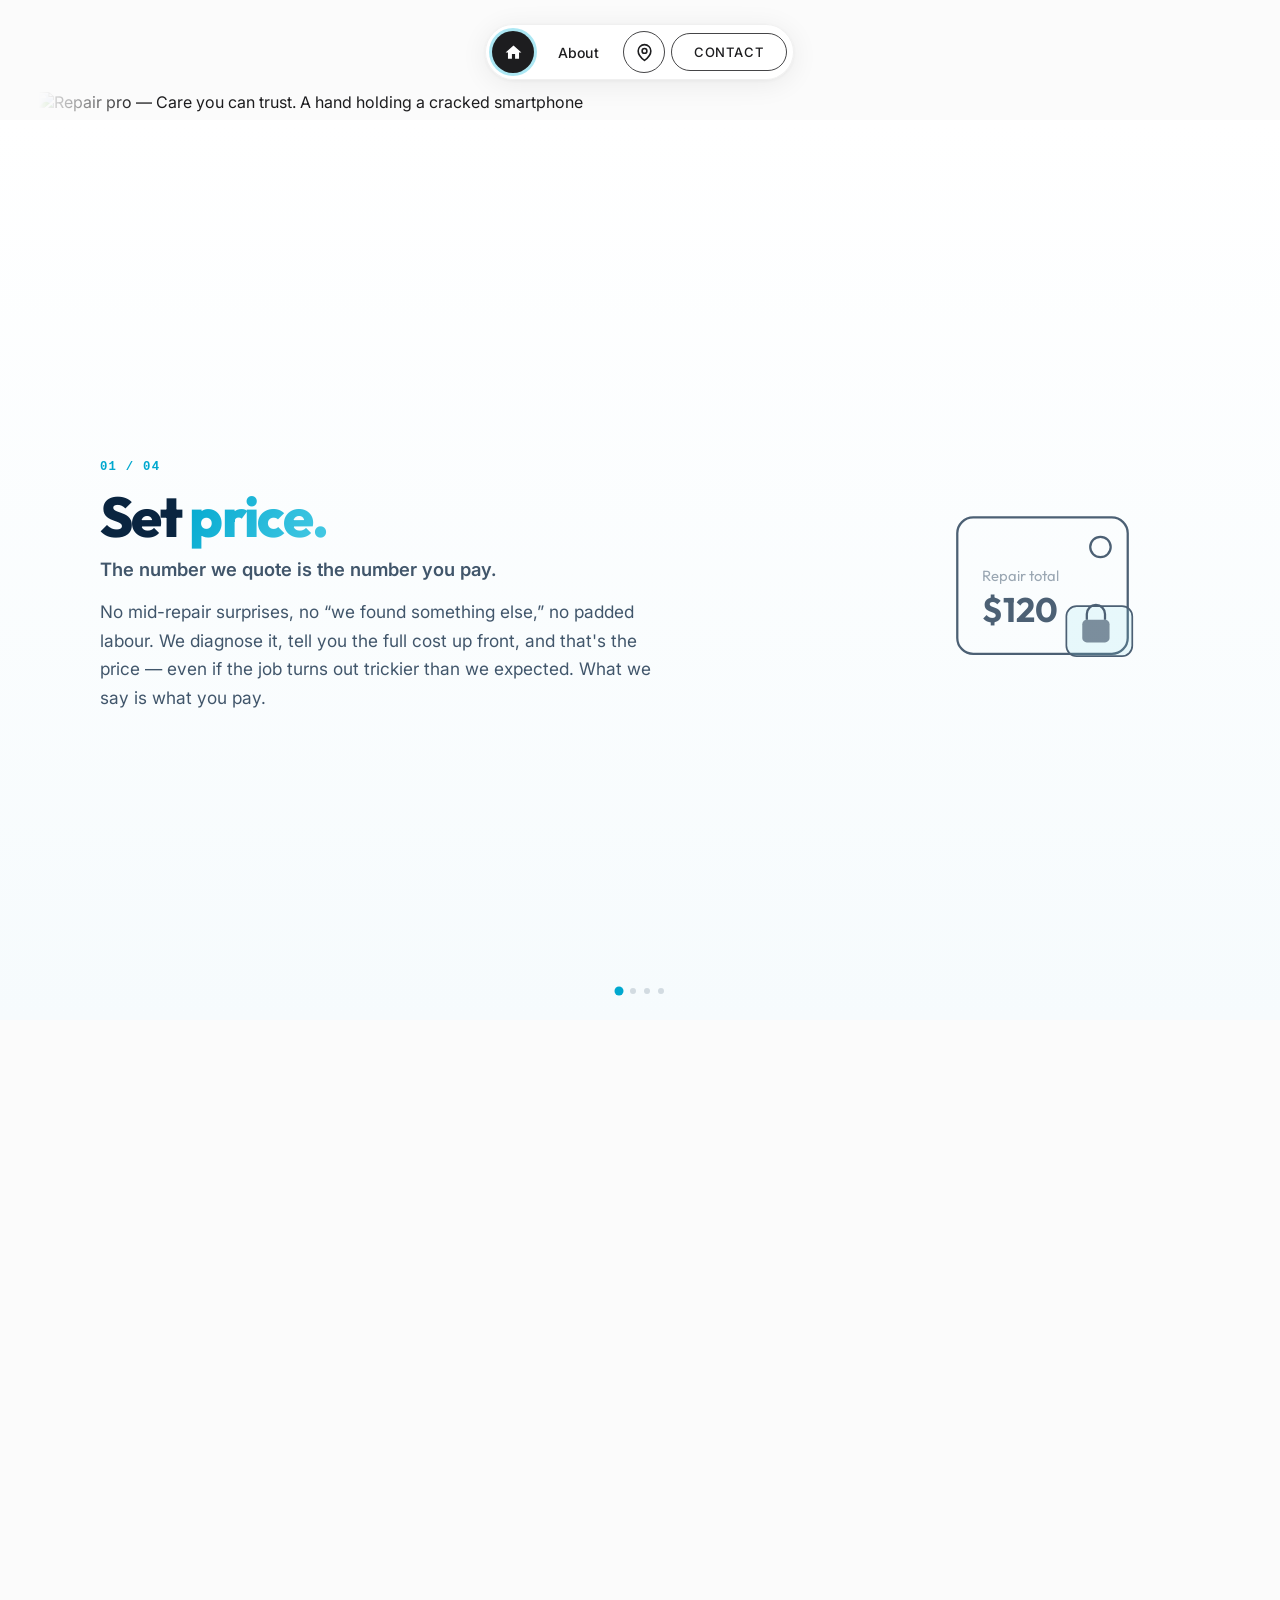
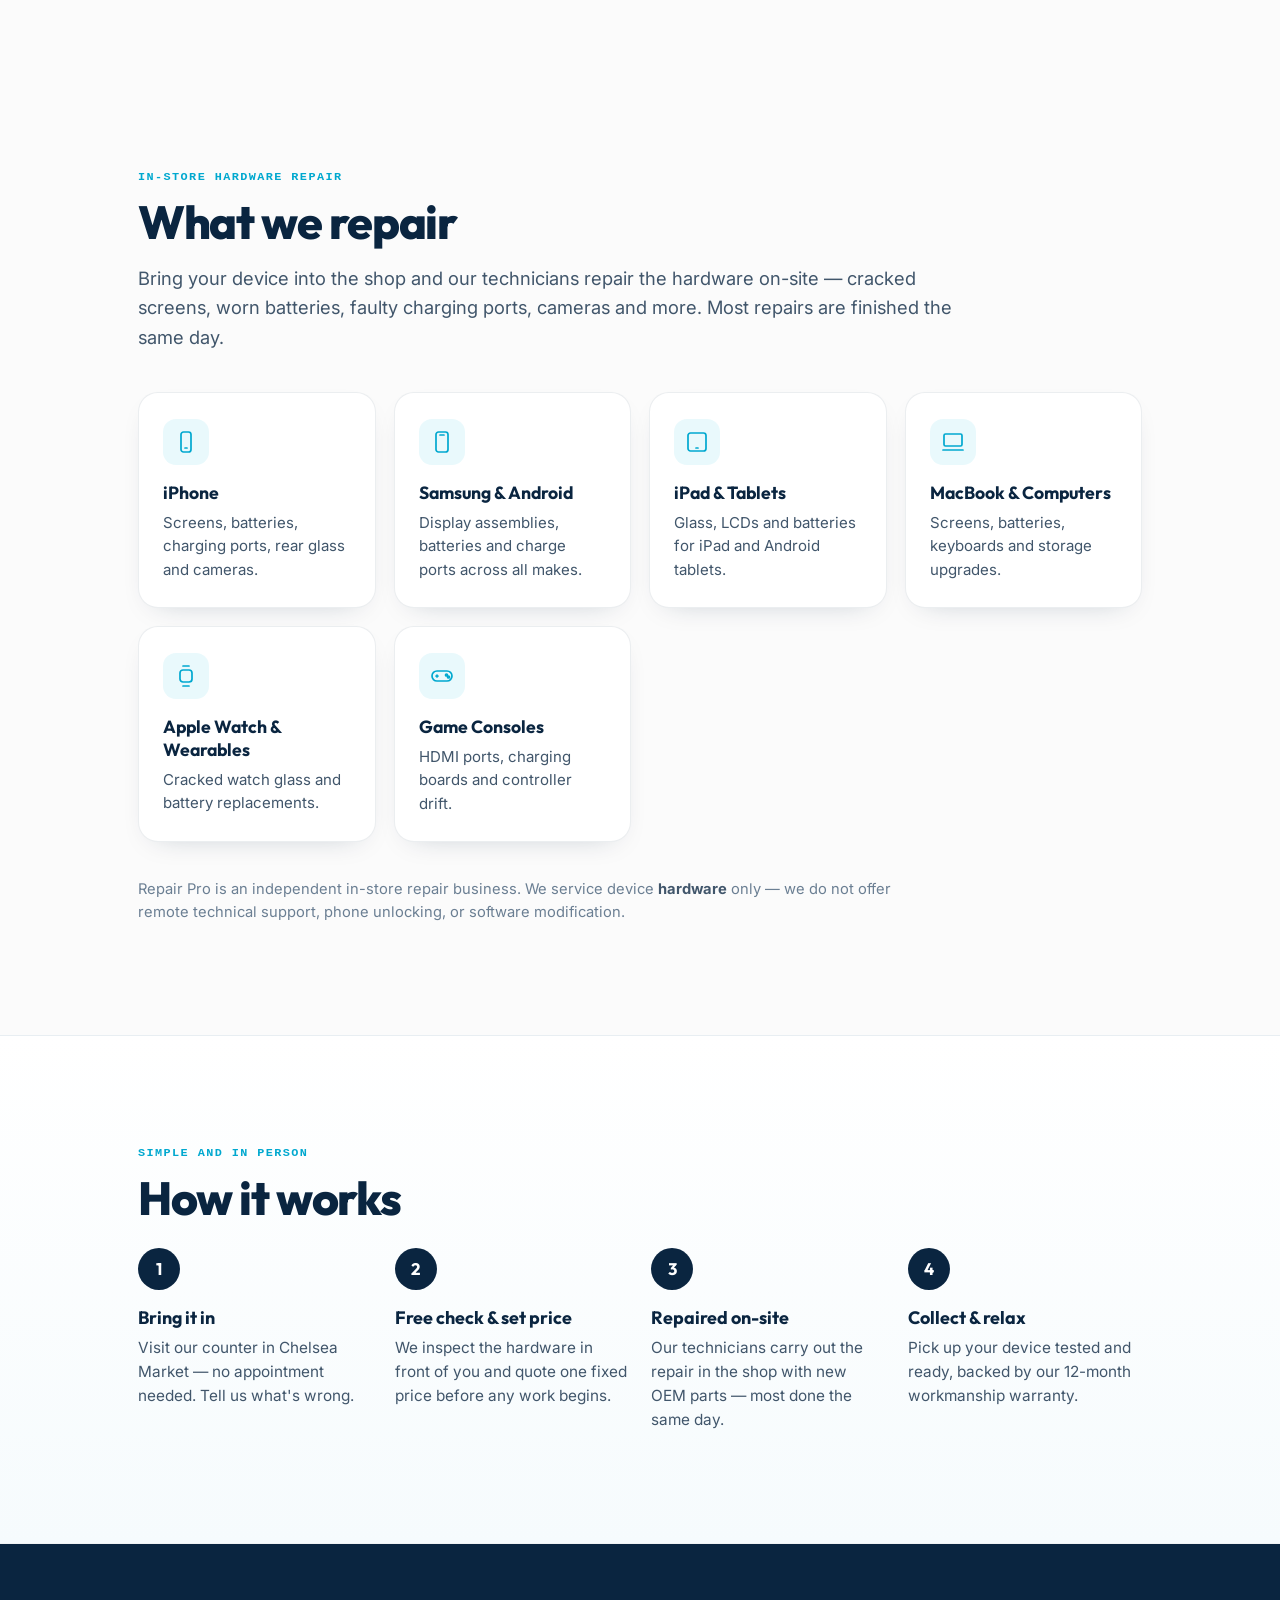
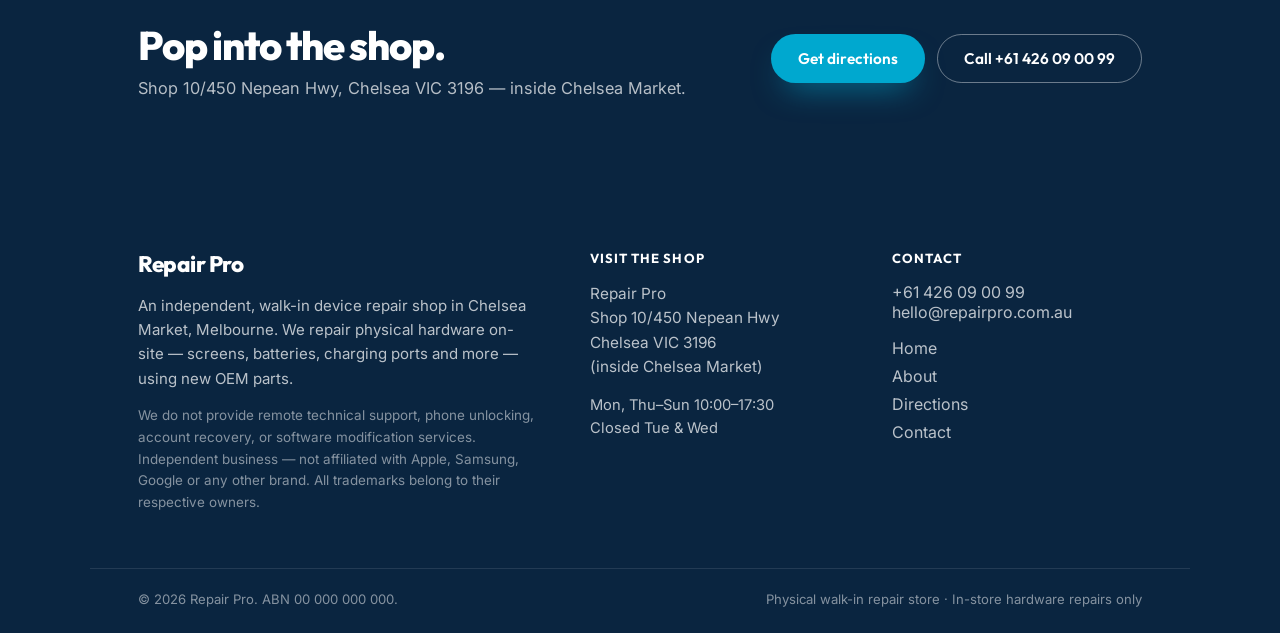
==== commit 11bb89e7: "fix: real opening hours — 10:00–17:30 daily, closed Tue & Wed Co-Authored-By: Claude Opus 4.8 <norep" ====
--- a/index.html
+++ b/index.html
@@ -265,7 +265,7 @@
                     Chelsea VIC 3196<br>
                     (inside Chelsea Market)
                 </address>
-                <p class="footer-hours">Mon–Fri&nbsp;9:00–17:30<br>Sat&nbsp;9:00–16:00 · Sun closed</p>
+                <p class="footer-hours">Mon, Thu–Sun&nbsp;10:00–17:30<br>Closed Tue &amp; Wed</p>
             </div>
 
             <div class="footer-col">
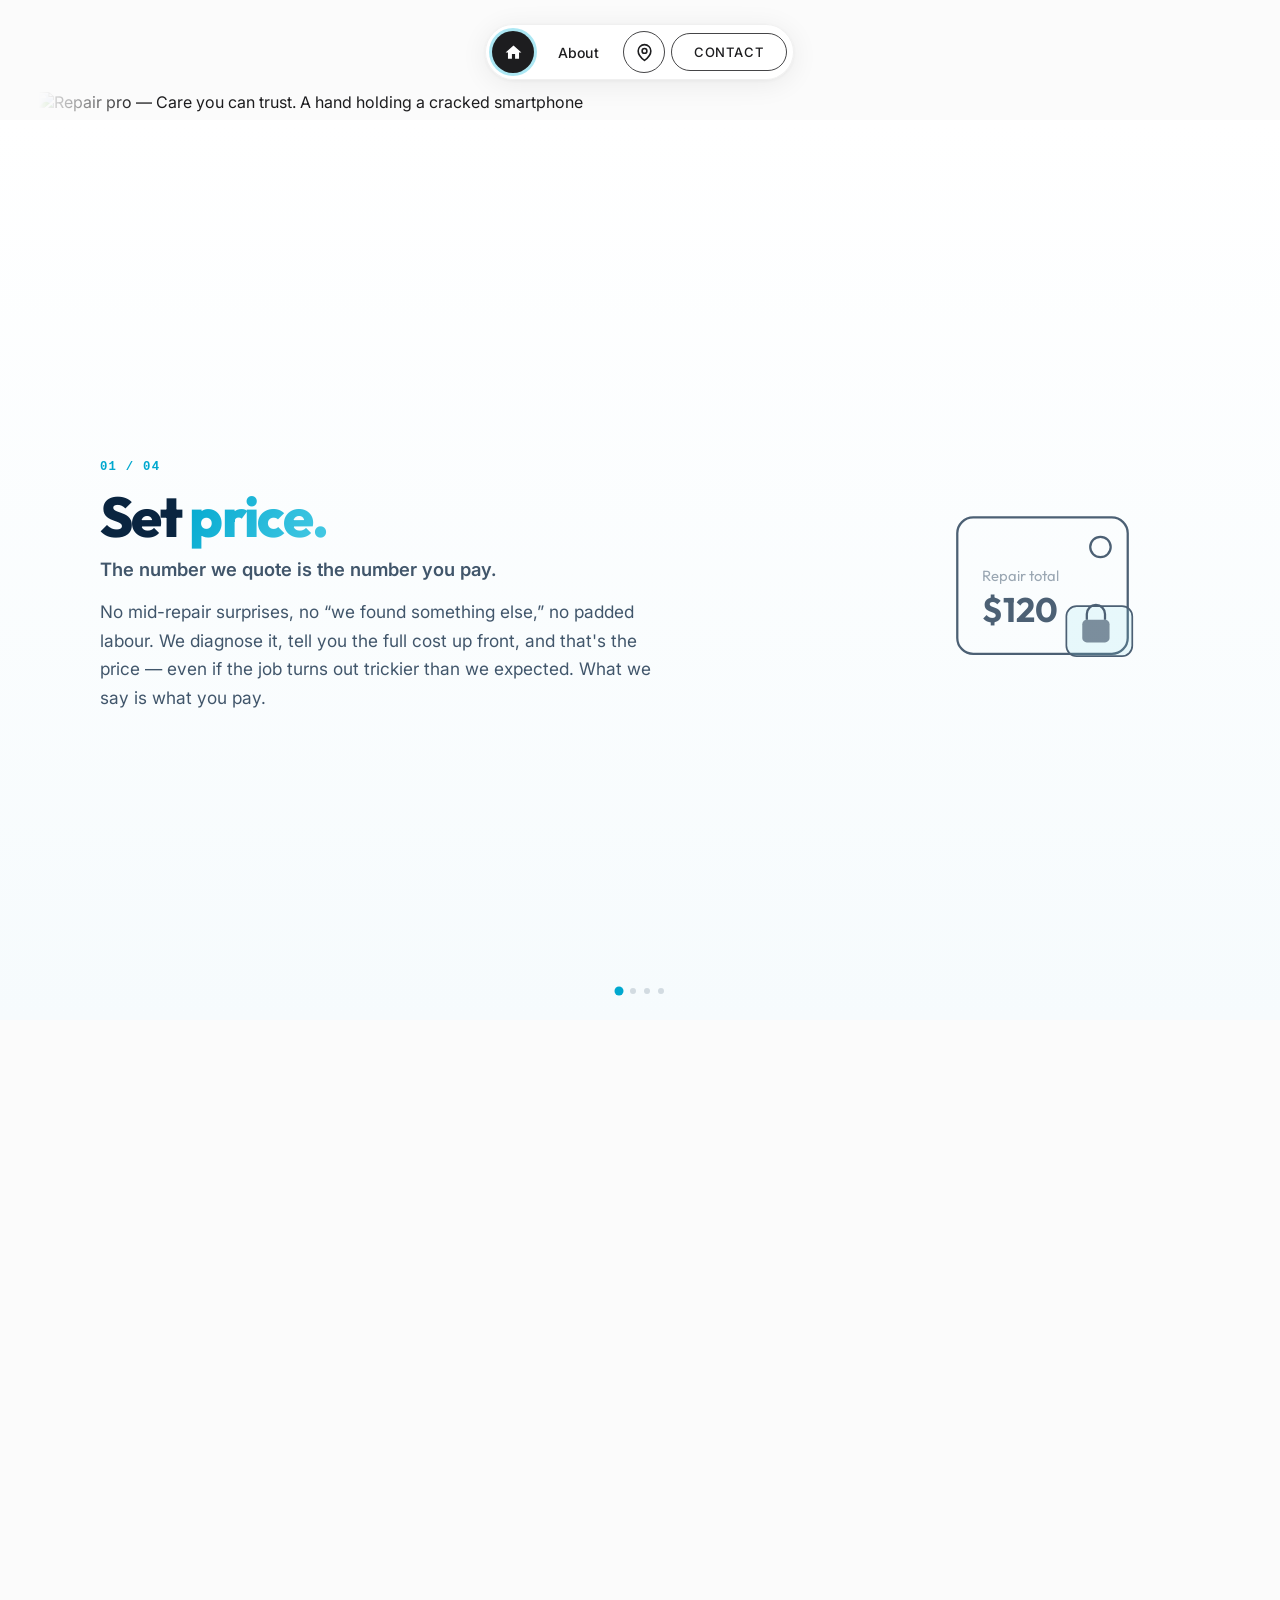
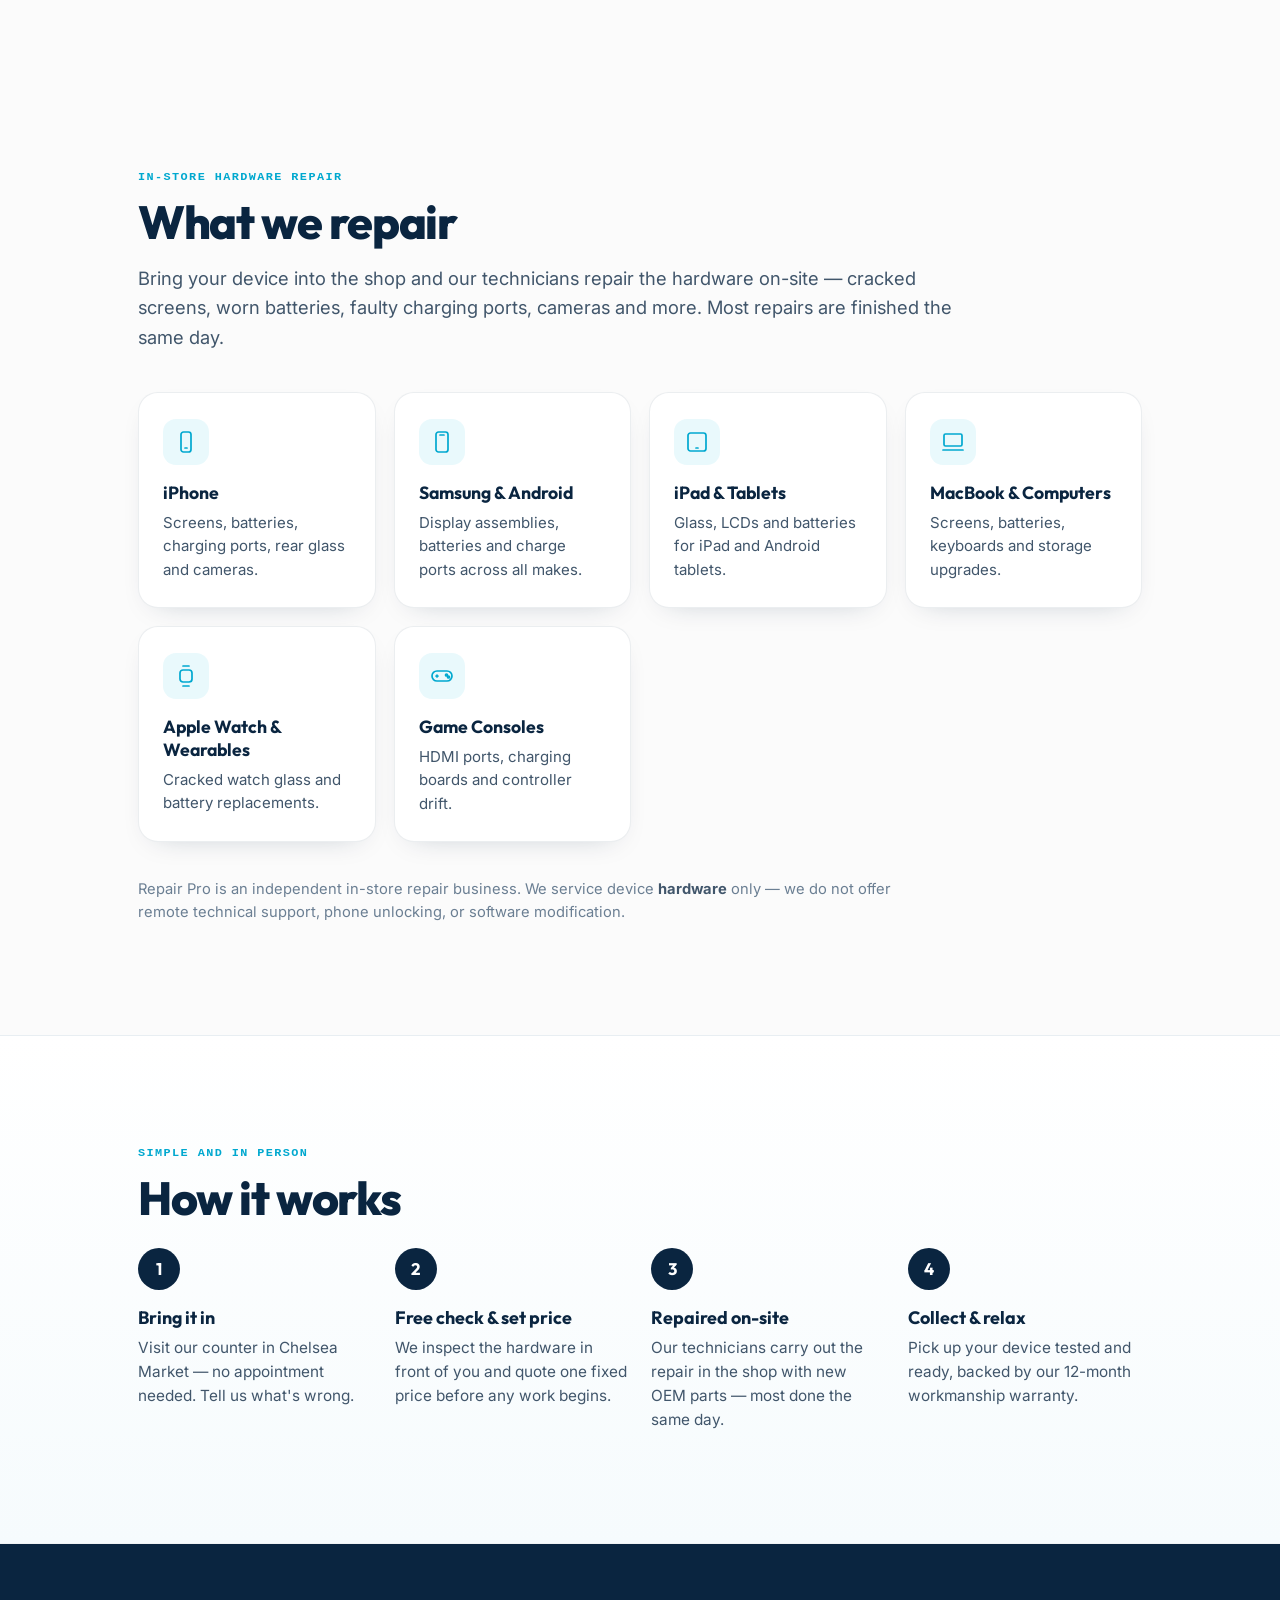
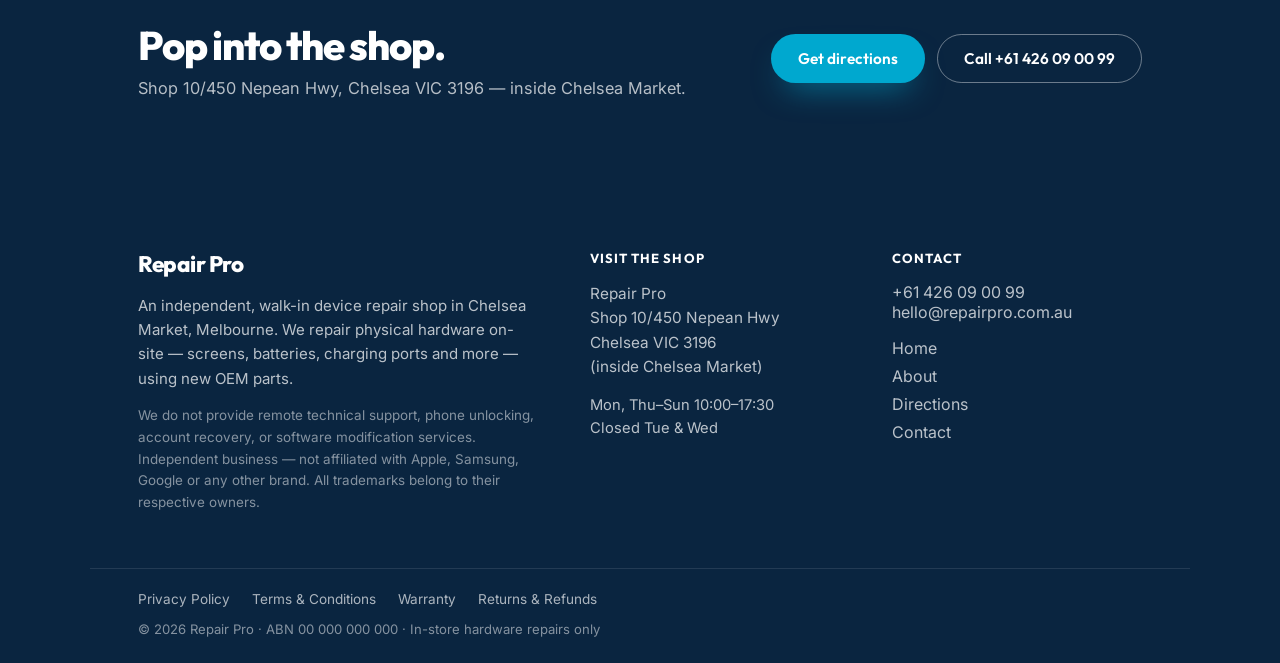
==== commit 32e8d1cd: "feat: add legal pages (privacy, terms, warranty, returns) for Ads compliance Adds the legal/trust pa" ====
--- a/index.html
+++ b/index.html
@@ -284,8 +284,13 @@
         </div>
 
         <div class="wrap footer-base">
-            <span>© 2026 Repair Pro. ABN&nbsp;00&nbsp;000&nbsp;000&nbsp;000.</span>
-            <span>Physical walk-in repair store · In-store hardware repairs only</span>
+            <nav class="footer-legal" aria-label="Legal">
+                <a href="privacy.html">Privacy Policy</a>
+                <a href="terms.html">Terms &amp; Conditions</a>
+                <a href="warranty.html">Warranty</a>
+                <a href="refunds.html">Returns &amp; Refunds</a>
+            </nav>
+            <span>© 2026 Repair Pro · ABN&nbsp;00&nbsp;000&nbsp;000&nbsp;000 · In-store hardware repairs only</span>
         </div>
     </footer>
 
--- a/styles.css
+++ b/styles.css
@@ -823,14 +823,110 @@
 .footer-links { display: flex; flex-direction: column; gap: 8px; margin-top: 16px; }
 .footer-base {
   display: flex;
-  justify-content: space-between;
-  gap: 12px;
-  flex-wrap: wrap;
+  flex-direction: column;
+  gap: 14px;
   padding-top: 22px;
   padding-bottom: 26px;
   border-top: 1px solid rgba(255, 255, 255, 0.1);
   font-size: 0.82rem;
   color: rgba(255, 255, 255, 0.5);
+}
+.footer-legal {
+  display: flex;
+  flex-wrap: wrap;
+  gap: 8px 22px;
+}
+.footer-legal a {
+  color: rgba(255, 255, 255, 0.66);
+  text-decoration: none;
+  font-size: 0.85rem;
+  transition: color 0.18s ease;
+}
+.footer-legal a:hover { color: var(--theme); }
+
+/* =====================================================================
+   LEGAL / POLICY PAGES
+   ===================================================================== */
+.legal {
+  max-width: 800px;
+}
+.legal > p:first-child { margin-top: 0; }
+.legal h2 {
+  font-family: "Outfit", sans-serif;
+  font-size: clamp(1.25rem, 2.4vw, 1.6rem);
+  font-weight: 700;
+  letter-spacing: -0.02em;
+  color: var(--navy);
+  margin: 40px 0 14px;
+}
+.legal h3 {
+  font-family: "Outfit", sans-serif;
+  font-size: 1.05rem;
+  font-weight: 700;
+  color: var(--navy);
+  margin: 24px 0 8px;
+}
+.legal p {
+  font-size: 1rem;
+  line-height: 1.7;
+  color: var(--navy-soft);
+  margin-bottom: 14px;
+}
+.legal ul, .legal ol {
+  margin: 0 0 16px 1.1em;
+  padding: 0;
+}
+.legal li {
+  font-size: 1rem;
+  line-height: 1.65;
+  color: var(--navy-soft);
+  margin-bottom: 8px;
+}
+.legal a { color: var(--theme-deep); text-decoration: underline; text-underline-offset: 2px; }
+.legal strong { color: var(--navy); }
+.legal address {
+  font-style: normal;
+  line-height: 1.6;
+  color: var(--navy-soft);
+}
+
+/* Table of contents */
+.legal-toc {
+  background: #fff;
+  border: 1px solid rgba(10, 37, 64, 0.1);
+  border-radius: 16px;
+  padding: 22px 26px;
+  margin-bottom: 36px;
+}
+.legal-toc h2 {
+  margin: 0 0 12px;
+  font-size: 0.82rem;
+  letter-spacing: 0.08em;
+  text-transform: uppercase;
+  color: var(--ink-faint);
+}
+.legal-toc ol { margin: 0 0 0 1.2em; }
+.legal-toc li { margin-bottom: 6px; }
+
+/* Highlighted callout (e.g. the mandatory ACL consumer-guarantees text) */
+.legal-callout {
+  background: linear-gradient(180deg, rgba(72,202,228,0.08), rgba(72,202,228,0.04));
+  border: 1px solid rgba(72, 202, 228, 0.4);
+  border-left: 4px solid var(--theme-deep);
+  border-radius: 14px;
+  padding: 22px 24px;
+  margin: 20px 0 24px;
+}
+.legal-callout h3 { margin-top: 0; }
+.legal-callout p:last-child { margin-bottom: 0; }
+
+/* Small print disclaimer */
+.legal-fineprint {
+  margin-top: 40px;
+  padding-top: 20px;
+  border-top: 1px solid rgba(10, 37, 64, 0.1);
+  font-size: 0.88rem;
+  color: var(--ink-faint);
 }
 
 /* =====================================================================
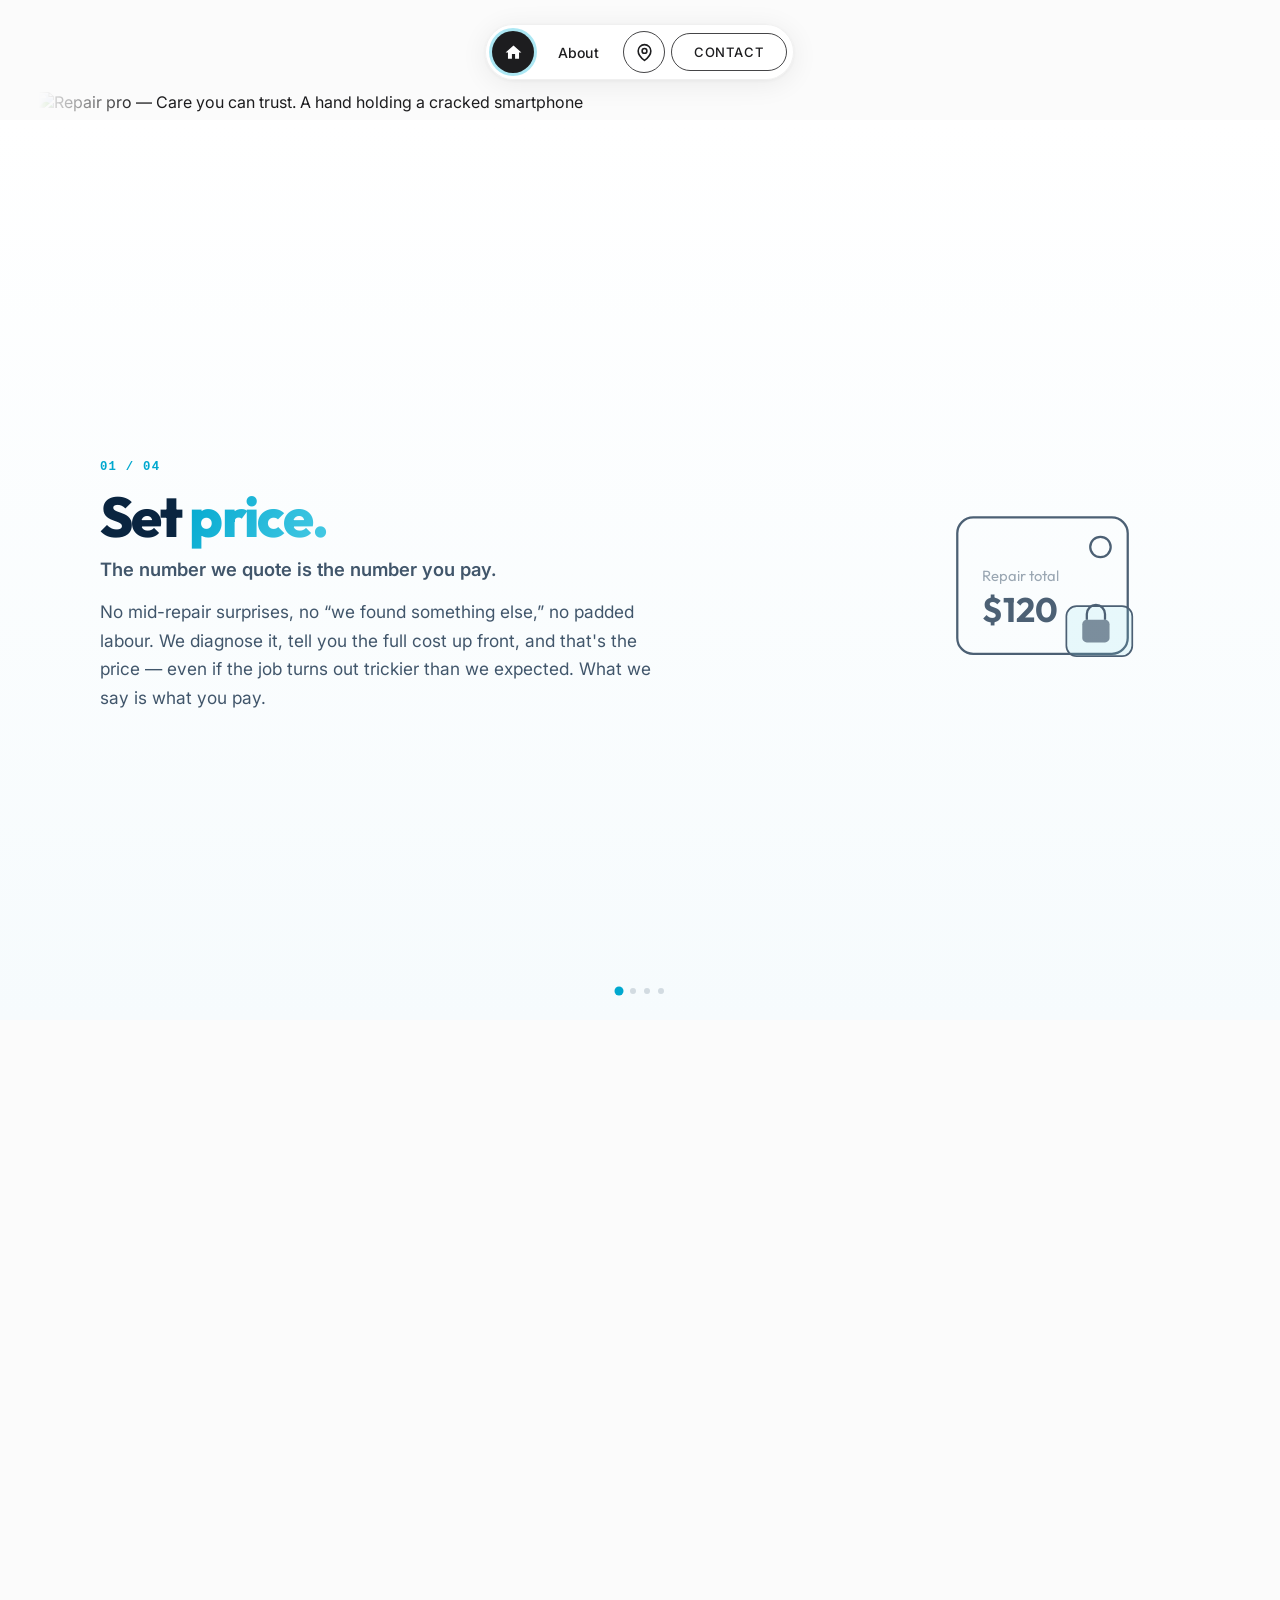
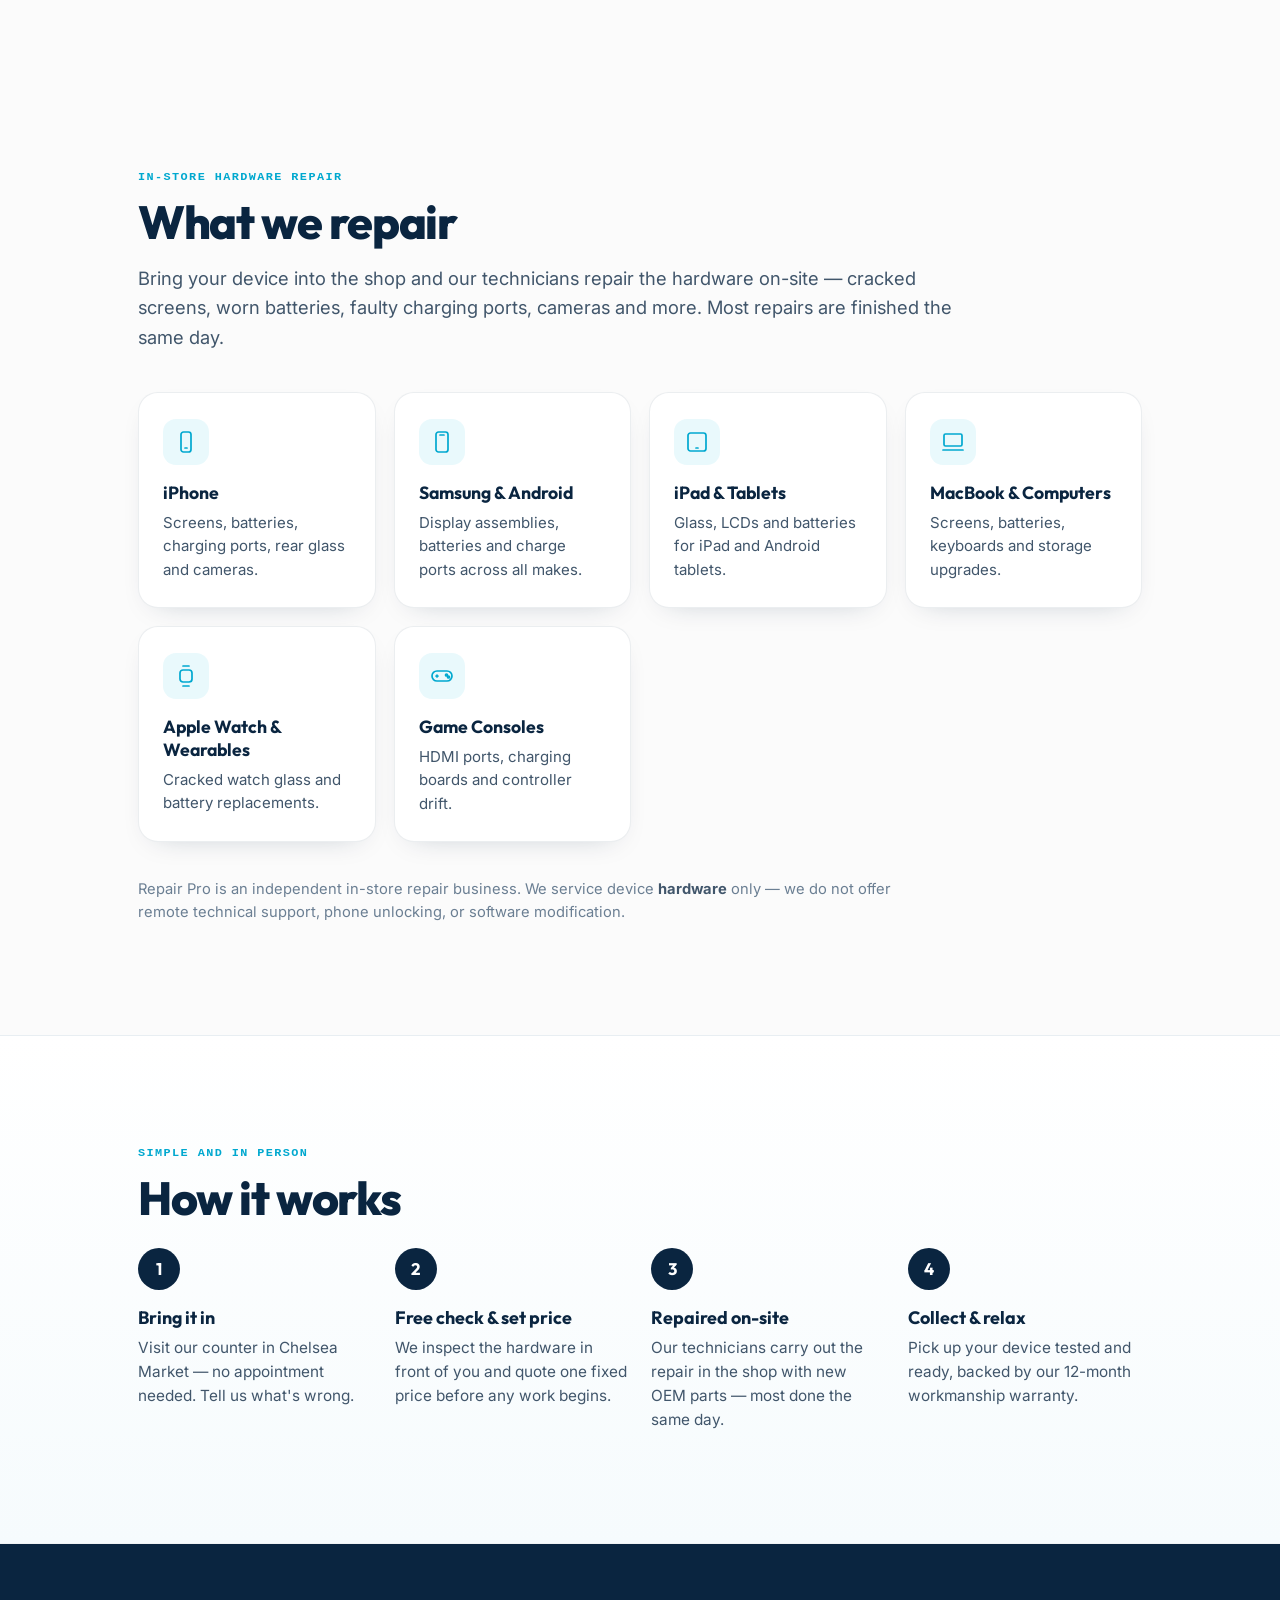
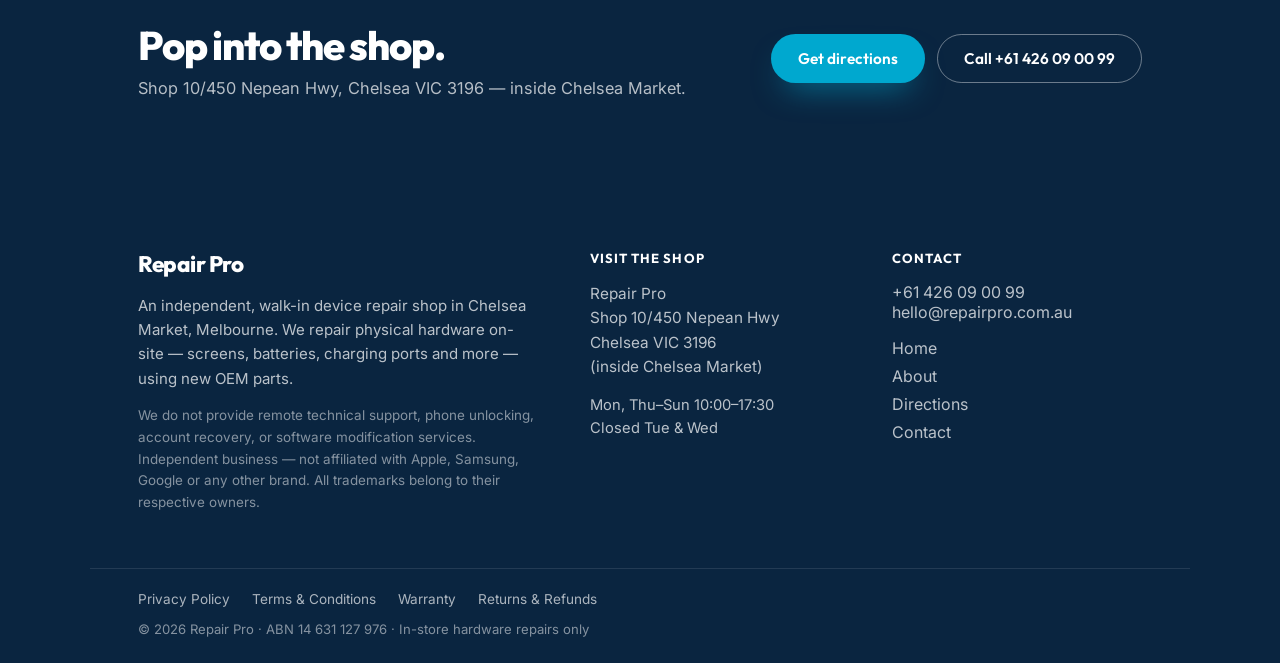
==== commit 6a4a1e50: "feat: real ABN (14 631 127 976) + link Google Business Profile - Replace ABN placeholder with the re" ====
--- a/index.html
+++ b/index.html
@@ -290,7 +290,7 @@
                 <a href="warranty.html">Warranty</a>
                 <a href="refunds.html">Returns &amp; Refunds</a>
             </nav>
-            <span>© 2026 Repair Pro · ABN&nbsp;00&nbsp;000&nbsp;000&nbsp;000 · In-store hardware repairs only</span>
+            <span>© 2026 Repair Pro · ABN&nbsp;14&nbsp;631&nbsp;127&nbsp;976 · In-store hardware repairs only</span>
         </div>
     </footer>
 
--- a/styles.css
+++ b/styles.css
@@ -724,6 +724,19 @@
 }
 .hours li:last-child { border-bottom: none; }
 .map-card .btn { margin-top: 10px; }
+.map-google-link {
+  display: inline-flex;
+  align-items: center;
+  gap: 7px;
+  margin-top: 16px;
+  font-size: 0.9rem;
+  font-weight: 600;
+  color: var(--navy-soft);
+  text-decoration: none;
+  transition: color 0.18s ease;
+}
+.map-google-link svg { color: #f5a623; flex-shrink: 0; }
+.map-google-link:hover { color: var(--theme-deep); }
 
 /* ---------- Directions: nearby ---------- */
 .nearby-grid {
